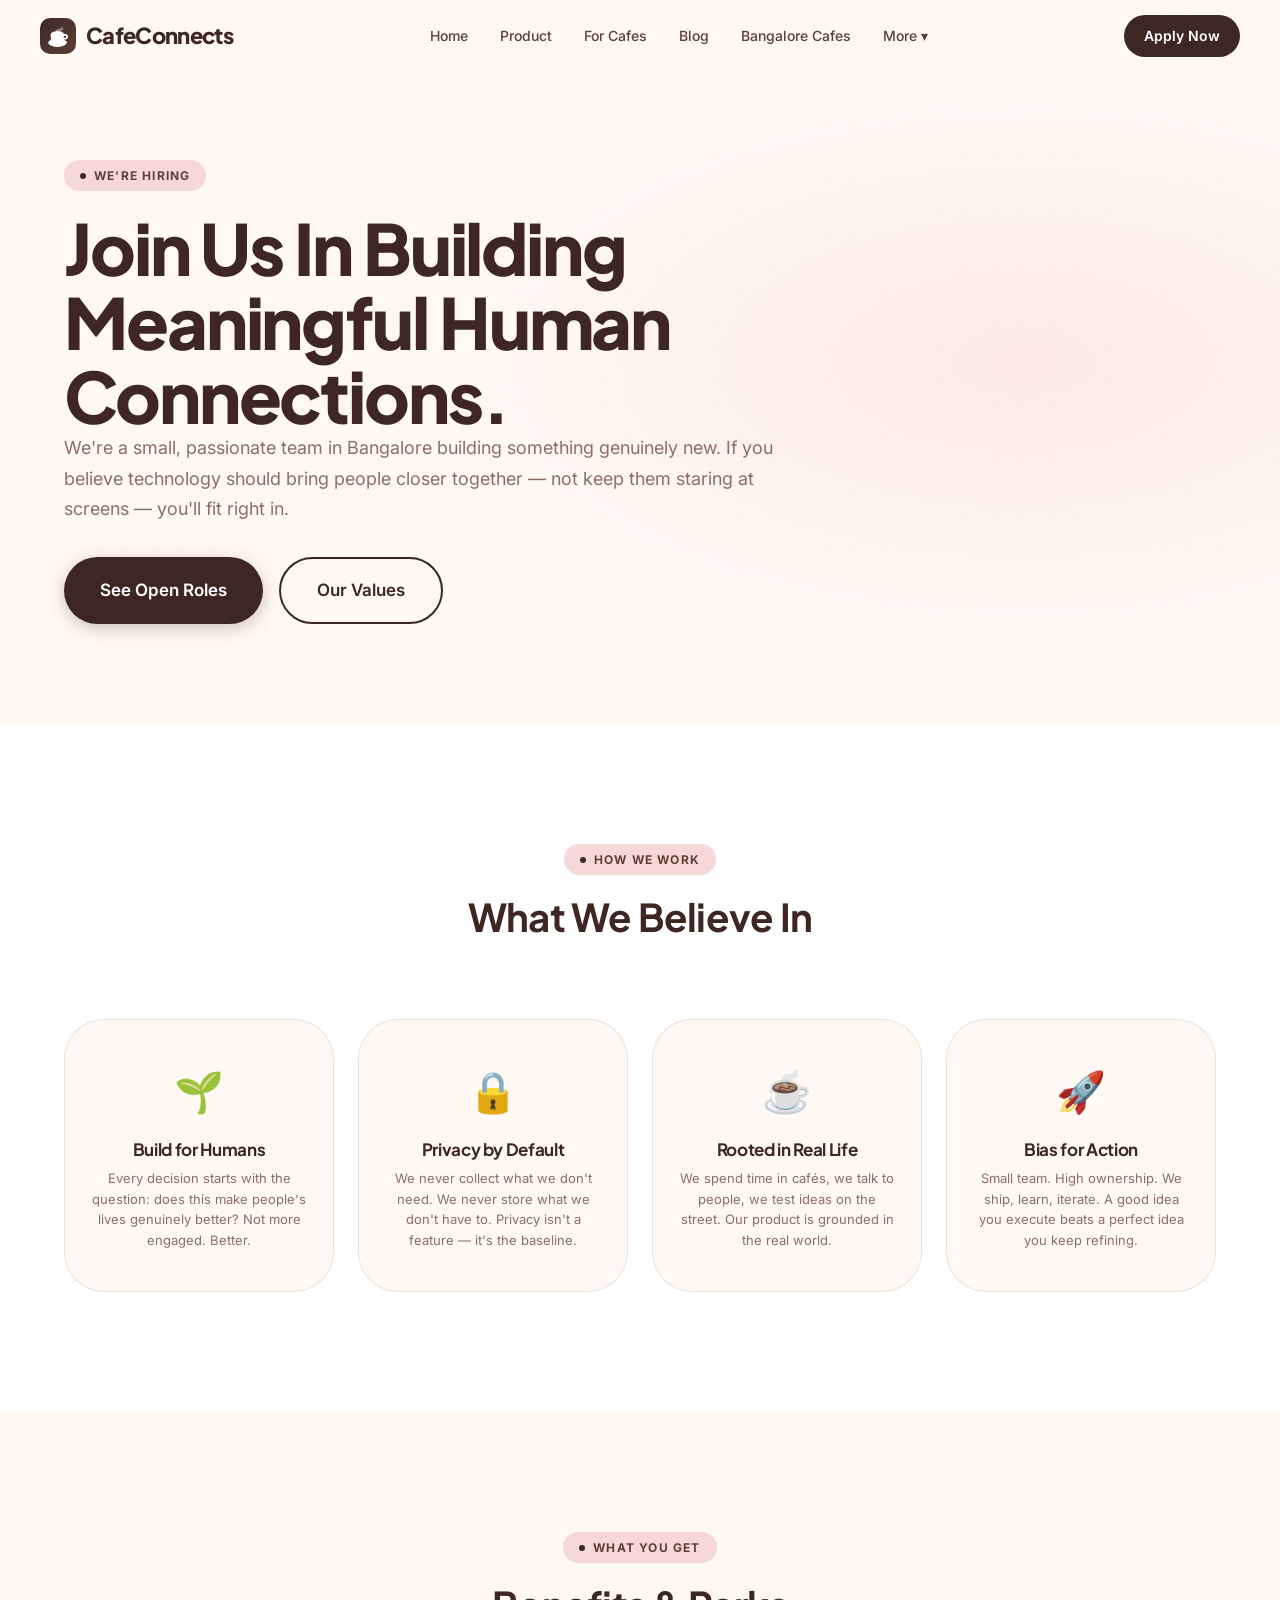
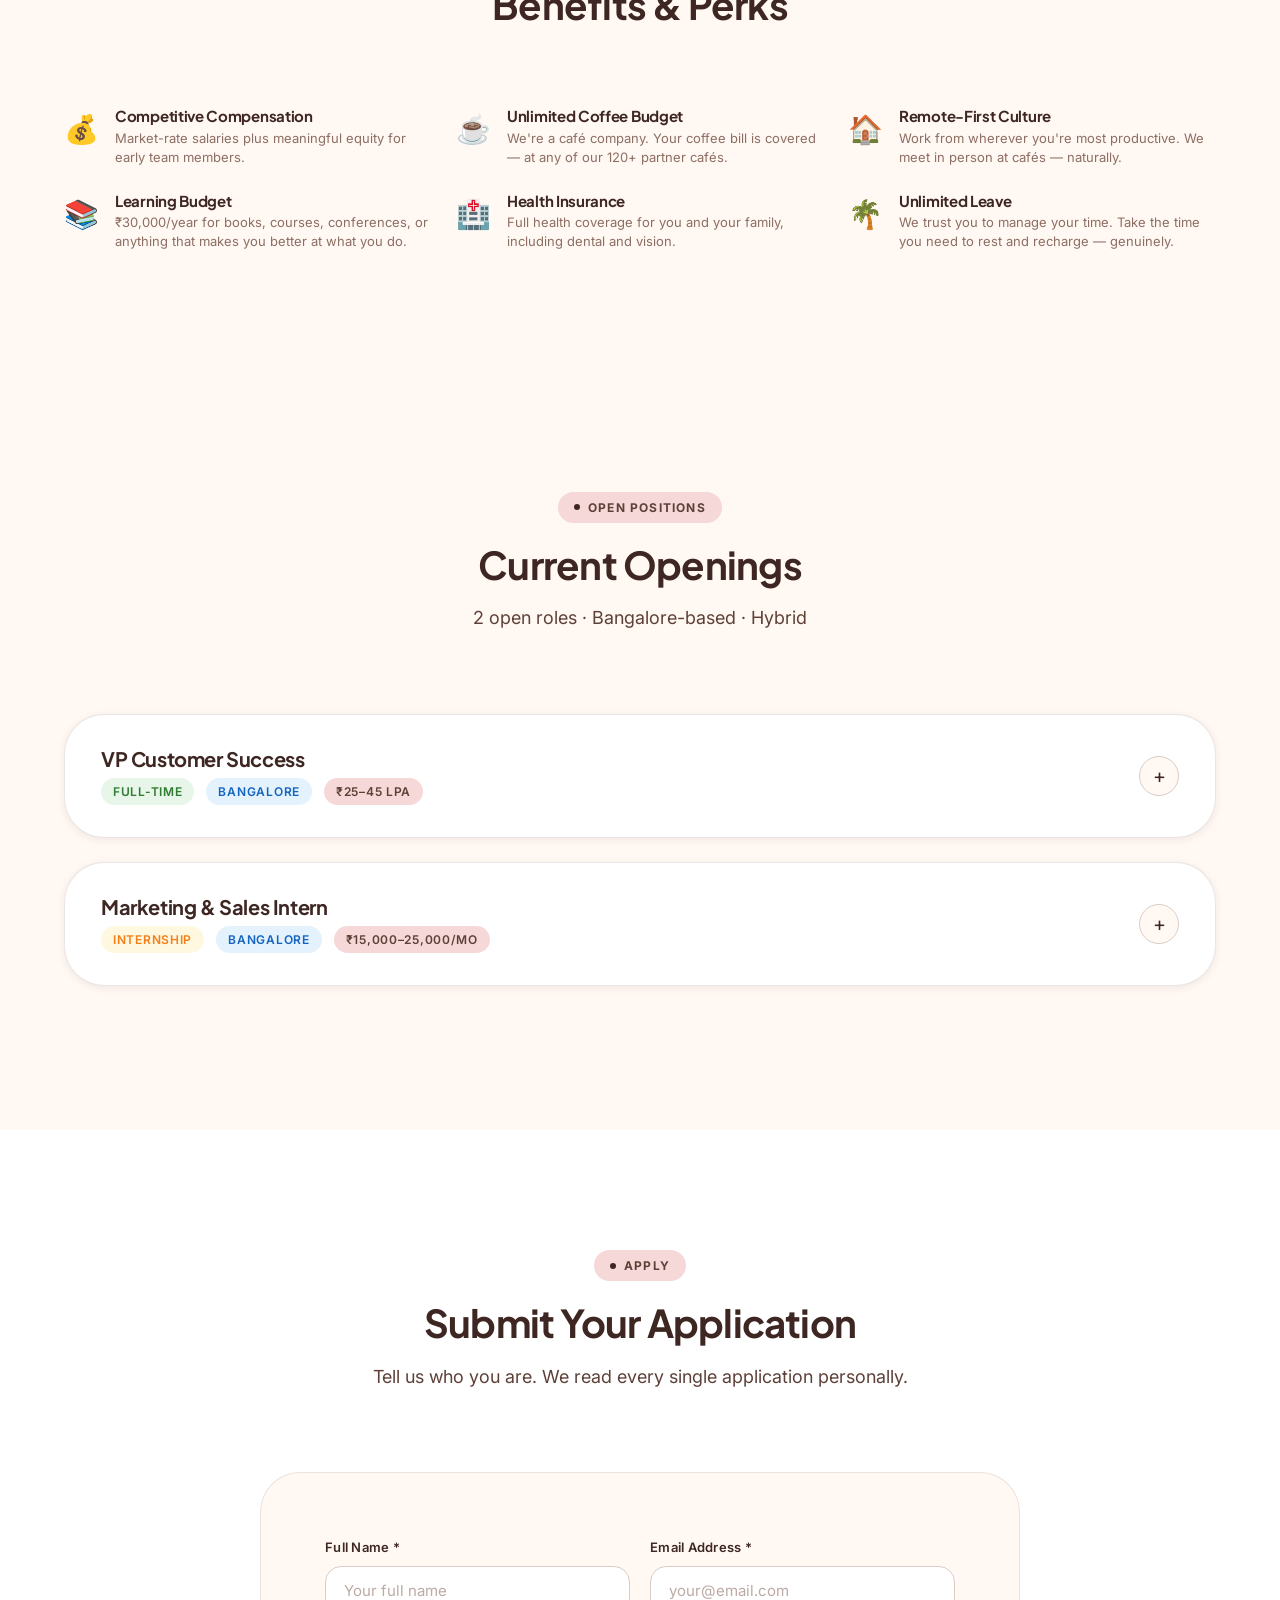
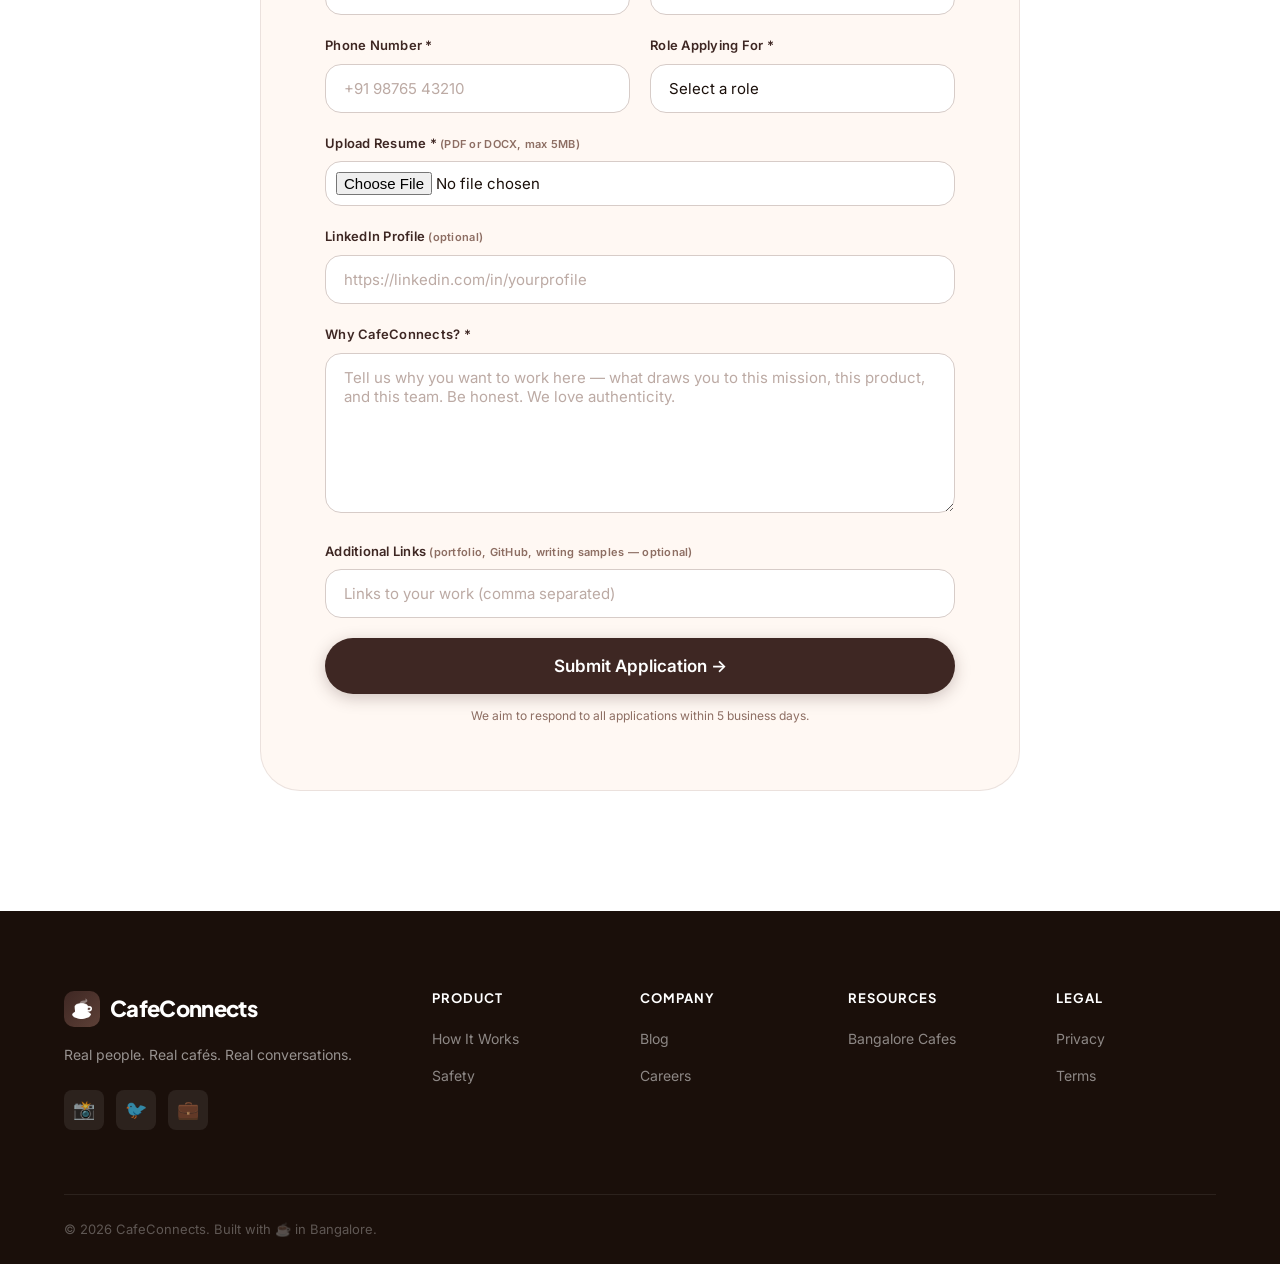
==== careers.html @ 5432da23 "Add files via upload" ====
<!DOCTYPE html>
<html lang="en">
<head>
  <meta charset="UTF-8" />
  <meta name="viewport" content="width=device-width, initial-scale=1.0" />
  <title>Careers — CafeConnects</title>
  <meta name="description" content="Join CafeConnects — help us build the future of meaningful human connection. Open roles in Bangalore." />
  <link rel="stylesheet" href="styles.css" />
  <style>
    .page-hero { background:var(--cream); padding:160px 0 100px; position:relative; overflow:hidden; }
    .page-hero-bg { position:absolute; inset:0; background:radial-gradient(ellipse 70% 60% at 80% 50%, rgba(247,216,216,0.5) 0%, transparent 60%); }
    .page-hero-dots { position:absolute; inset:0; background-image:radial-gradient(circle, rgba(93,64,55,0.05) 1px, transparent 1px); background-size:28px 28px; }

    .values-grid { display:grid; grid-template-columns:repeat(4,1fr); gap:24px; }
    .value-card { text-align:center; padding:40px 24px; background:var(--cream); border-radius:var(--radius-xl); border:1px solid rgba(215,204,200,0.5); transition:all 0.3s var(--ease-smooth); }
    .value-card:hover { box-shadow:var(--shadow-md); transform:translateY(-4px); border-color:var(--rose); }
    .value-icon { font-size:40px; margin-bottom:16px; }
    .value-card h3 { font-size:17px; font-weight:700; color:var(--espresso); margin-bottom:8px; }
    .value-card p  { font-size:13px; color:var(--text-muted); line-height:1.6; }

    /* Job Listings */
    .jobs-section { background:var(--cream); }
    .job-card { background:var(--white); border-radius:var(--radius-xl); overflow:hidden; border:1px solid rgba(215,204,200,0.5); box-shadow:var(--shadow-sm); margin-bottom:24px; transition:all 0.3s var(--ease-smooth); }
    .job-card:hover { box-shadow:var(--shadow-md); }
    .job-header { padding:32px 36px; display:flex; align-items:center; justify-content:space-between; cursor:pointer; }
    .job-info h3 { font-size:20px; font-weight:700; color:var(--espresso); margin-bottom:8px; }
    .job-meta { display:flex; gap:12px; flex-wrap:wrap; }
    .job-tag { font-size:12px; font-weight:600; padding:4px 12px; border-radius:var(--radius-full); }
    .job-toggle { width:40px; height:40px; border-radius:50%; background:var(--cream); border:1px solid var(--latte); display:flex; align-items:center; justify-content:center; font-size:20px; flex-shrink:0; transition:all 0.3s var(--ease-spring); color:var(--espresso); }
    .job-card.open .job-toggle { background:var(--espresso); color:var(--white); transform:rotate(45deg); }
    .job-body { max-height:0; overflow:hidden; transition:max-height 0.4s var(--ease-smooth); }
    .job-card.open .job-body { max-height:1200px; }
    .job-body-inner { padding:0 36px 36px; }
    .job-section-title { font-size:14px; font-weight:700; color:var(--espresso); margin:20px 0 10px; text-transform:uppercase; letter-spacing:0.06em; }
    .job-body ul { list-style:none; display:flex; flex-direction:column; gap:8px; }
    .job-body ul li { display:flex; align-items:flex-start; gap:10px; font-size:14px; color:var(--text-secondary); }
    .job-body ul li::before { content:'•'; color:var(--coffee); font-weight:700; flex-shrink:0; margin-top:1px; }

    /* Application Form */
    .apply-section { background:var(--white); }
    .apply-card { background:var(--cream); border-radius:var(--radius-xl); padding:64px; border:1px solid rgba(215,204,200,0.5); max-width:760px; margin:0 auto; }
    .form-grid { display:grid; grid-template-columns:1fr 1fr; gap:20px; }

    /* Benefits */
    .perks-grid { display:grid; grid-template-columns:repeat(3,1fr); gap:24px; }
    .perk-item { display:flex; gap:16px; }
    .perk-icon { font-size:28px; flex-shrink:0; }
    .perk-text h4 { font-size:15px; font-weight:700; color:var(--espresso); margin-bottom:4px; }
    .perk-text p  { font-size:13px; color:var(--text-muted); line-height:1.5; }

    @media (max-width:1024px) { .values-grid{grid-template-columns:repeat(2,1fr)} .perks-grid{grid-template-columns:1fr 1fr} }
    @media (max-width:768px) { .values-grid{grid-template-columns:1fr 1fr} .perks-grid{grid-template-columns:1fr} .apply-card{padding:32px 24px} .form-grid{grid-template-columns:1fr} .job-header{flex-wrap:wrap;gap:16px} }
  </style>
</head>
<body>

  <nav class="navbar" id="navbar">
    <div class="navbar-inner">
      <a href="index.html" class="logo"><div class="logo-icon"></div>CafeConnects</a>
      <div class="nav-links">
        <a href="index.html" class="nav-link">Home</a>
        <a href="product.html" class="nav-link">Product</a>
        <a href="for-cafes.html" class="nav-link">For Cafes</a>
        <a href="blog.html" class="nav-link">Blog</a>
        <a href="bangalore-cafes.html" class="nav-link">Bangalore Cafes</a>
        <div class="nav-dropdown"><a href="#" class="nav-link">More ▾</a>
          <div class="nav-dropdown-menu">
            <a href="careers.html" class="nav-dropdown-item active">Careers</a>
            <a href="collaborations.html" class="nav-dropdown-item">Collaborations</a>
            <a href="safety.html" class="nav-dropdown-item">Safety</a>
          </div>
        </div>
      </div>
      <div class="nav-cta">
        <a href="#apply" class="btn-nav">Apply Now</a>
        <button class="hamburger" id="hamburger"><span></span><span></span><span></span></button>
      </div>
    </div>
  </nav>
  <div class="mobile-menu" id="mobile-menu">
    <button class="mobile-close" id="mobile-close">✕</button>
    <a href="index.html" class="nav-link">Home</a>
    <a href="careers.html" class="nav-link active">Careers</a>
    <a href="for-cafes.html" class="nav-link">For Cafes</a>
    <a href="#apply" class="btn btn-primary mt-24">Apply Now</a>
  </div>

  <!-- HERO -->
  <section class="page-hero">
    <div class="page-hero-bg"></div>
    <div class="page-hero-dots"></div>
    <div class="container">
      <div style="position:relative;z-index:2;max-width:720px">
        <div class="eyebrow reveal"><span class="eyebrow-dot"></span>We're Hiring</div>
        <h1 class="display-lg reveal" style="color:var(--espresso)">Join Us In Building Meaningful Human Connections.</h1>
        <p class="body-lg reveal reveal-delay-1" style="color:var(--text-muted)">We're a small, passionate team in Bangalore building something genuinely new. If you believe technology should bring people closer together — not keep them staring at screens — you'll fit right in.</p>
        <div class="flex gap-16 mt-32 reveal reveal-delay-2">
          <a href="#openings" class="btn btn-primary btn-lg">See Open Roles</a>
          <a href="#values" class="btn btn-secondary btn-lg">Our Values</a>
        </div>
      </div>
    </div>
  </section>

  <!-- VALUES -->
  <section class="section bg-white" id="values">
    <div class="container">
      <div class="section-header reveal">
        <div class="eyebrow"><span class="eyebrow-dot"></span>How we work</div>
        <h2 class="display-sm">What We Believe In</h2>
      </div>
      <div class="values-grid">
        <div class="value-card reveal">
          <div class="value-icon">🌱</div>
          <h3>Build for Humans</h3>
          <p>Every decision starts with the question: does this make people's lives genuinely better? Not more engaged. Better.</p>
        </div>
        <div class="value-card reveal reveal-delay-1">
          <div class="value-icon">🔒</div>
          <h3>Privacy by Default</h3>
          <p>We never collect what we don't need. We never store what we don't have to. Privacy isn't a feature — it's the baseline.</p>
        </div>
        <div class="value-card reveal reveal-delay-2">
          <div class="value-icon">☕</div>
          <h3>Rooted in Real Life</h3>
          <p>We spend time in cafés, we talk to people, we test ideas on the street. Our product is grounded in the real world.</p>
        </div>
        <div class="value-card reveal reveal-delay-3">
          <div class="value-icon">🚀</div>
          <h3>Bias for Action</h3>
          <p>Small team. High ownership. We ship, learn, iterate. A good idea you execute beats a perfect idea you keep refining.</p>
        </div>
      </div>
    </div>
  </section>

  <!-- PERKS -->
  <section class="section bg-cream">
    <div class="container">
      <div class="section-header reveal">
        <div class="eyebrow"><span class="eyebrow-dot"></span>What you get</div>
        <h2 class="display-sm">Benefits & Perks</h2>
      </div>
      <div class="perks-grid">
        <div class="perk-item reveal">
          <div class="perk-icon">💰</div>
          <div class="perk-text"><h4>Competitive Compensation</h4><p>Market-rate salaries plus meaningful equity for early team members.</p></div>
        </div>
        <div class="perk-item reveal reveal-delay-1">
          <div class="perk-icon">☕</div>
          <div class="perk-text"><h4>Unlimited Coffee Budget</h4><p>We're a café company. Your coffee bill is covered — at any of our 120+ partner cafés.</p></div>
        </div>
        <div class="perk-item reveal reveal-delay-2">
          <div class="perk-icon">🏠</div>
          <div class="perk-text"><h4>Remote-First Culture</h4><p>Work from wherever you're most productive. We meet in person at cafés — naturally.</p></div>
        </div>
        <div class="perk-item reveal">
          <div class="perk-icon">📚</div>
          <div class="perk-text"><h4>Learning Budget</h4><p>₹30,000/year for books, courses, conferences, or anything that makes you better at what you do.</p></div>
        </div>
        <div class="perk-item reveal reveal-delay-1">
          <div class="perk-icon">🏥</div>
          <div class="perk-text"><h4>Health Insurance</h4><p>Full health coverage for you and your family, including dental and vision.</p></div>
        </div>
        <div class="perk-item reveal reveal-delay-2">
          <div class="perk-icon">🌴</div>
          <div class="perk-text"><h4>Unlimited Leave</h4><p>We trust you to manage your time. Take the time you need to rest and recharge — genuinely.</p></div>
        </div>
      </div>
    </div>
  </section>

  <!-- OPEN ROLES -->
  <section class="jobs-section section" id="openings">
    <div class="container">
      <div class="section-header reveal">
        <div class="eyebrow"><span class="eyebrow-dot"></span>Open Positions</div>
        <h2 class="display-sm">Current Openings</h2>
        <p>2 open roles · Bangalore-based · Hybrid</p>
      </div>

      <!-- Role 1 -->
      <div class="job-card reveal">
        <div class="job-header" onclick="toggleJob(this)">
          <div class="job-info">
            <h3>VP Customer Success</h3>
            <div class="job-meta">
              <span class="job-tag badge badge-green">Full-Time</span>
              <span class="job-tag badge badge-blue">Bangalore</span>
              <span class="job-tag badge badge-rose">₹25–45 LPA</span>
            </div>
          </div>
          <div class="job-toggle">+</div>
        </div>
        <div class="job-body">
          <div class="job-body-inner">
            <p style="font-size:15px;color:var(--text-secondary);line-height:1.7;margin-bottom:16px">We're looking for a seasoned Customer Success leader to own the café partnership experience end-to-end. You'll be the face of CafeConnects to our growing network of café partners, ensuring they see measurable value and become long-term advocates for the platform.</p>

            <p class="job-section-title">Responsibilities</p>
            <ul>
              <li>Build and lead a Customer Success team as we scale from 120 to 500+ café partners</li>
              <li>Develop onboarding playbooks, success metrics, and retention strategies</li>
              <li>Establish QBR cadence with Tier 2 and Tier 3 café partners</li>
              <li>Partner with Product to translate café feedback into roadmap priorities</li>
              <li>Create a café community — events, groups, knowledge sharing — among our partner network</li>
              <li>Define and own café NPS, churn rate, and expansion revenue targets</li>
            </ul>

            <p class="job-section-title">Requirements</p>
            <ul>
              <li>7+ years in Customer Success, Account Management, or a related role at a B2B SaaS or marketplace</li>
              <li>3+ years in a leadership role managing CS teams of 5+</li>
              <li>Deep empathy for small business owners — you understand their constraints and pressures</li>
              <li>Excellent communicator with strong relationship-building instincts</li>
              <li>Data-driven: you can build dashboards and extract insights from metrics</li>
              <li>Bangalore-based or willing to relocate (hybrid schedule)</li>
            </ul>

            <p class="job-section-title">Benefits</p>
            <ul>
              <li>₹25–45 LPA base, depending on experience, plus ESOP</li>
              <li>Full health insurance (family included)</li>
              <li>Unlimited coffee at all partner cafés</li>
              <li>₹30,000/year learning budget</li>
              <li>Flexible working hours</li>
            </ul>

            <a href="#apply" class="btn btn-primary mt-24">Apply for This Role →</a>
          </div>
        </div>
      </div>

      <!-- Role 2 -->
      <div class="job-card reveal">
        <div class="job-header" onclick="toggleJob(this)">
          <div class="job-info">
            <h3>Marketing & Sales Intern</h3>
            <div class="job-meta">
              <span class="job-tag badge badge-amber">Internship</span>
              <span class="job-tag badge badge-blue">Bangalore</span>
              <span class="job-tag badge badge-rose">₹15,000–25,000/mo</span>
            </div>
          </div>
          <div class="job-toggle">+</div>
        </div>
        <div class="job-body">
          <div class="job-body-inner">
            <p style="font-size:15px;color:var(--text-secondary);line-height:1.7;margin-bottom:16px">An exciting opportunity for a driven, creative individual to join the founding team as a Marketing & Sales Intern. You'll own real projects, directly impact growth, and learn how a consumer startup goes from zero to community. This isn't a filing-and-coffee-runs internship.</p>

            <p class="job-section-title">Responsibilities</p>
            <ul>
              <li>Support café outreach: identify potential partners, draft pitch emails, schedule demos</li>
              <li>Create content for Instagram, LinkedIn, and our blog (written and visual)</li>
              <li>Help organise and promote "Poke Night" events at partner cafés</li>
              <li>Research Bangalore café scene, competitors, and potential collab partners</li>
              <li>Gather user testimonials and success stories for marketing collateral</li>
              <li>Assist with influencer outreach and community building initiatives</li>
            </ul>

            <p class="job-section-title">Requirements</p>
            <ul>
              <li>Currently pursuing or recently completed a degree in Marketing, Business, Communications, or related field</li>
              <li>Passionate about coffee, community, and Bangalore's startup culture</li>
              <li>Strong writing skills — you can write a compelling email and a punchy Instagram caption</li>
              <li>Social media native — you understand what makes content resonate</li>
              <li>Energetic, self-motivated, and comfortable with ambiguity</li>
              <li>Available for 3-6 months, minimum 4 days/week (can be hybrid)</li>
            </ul>

            <p class="job-section-title">What You'll Gain</p>
            <ul>
              <li>Real ownership over projects that affect company growth</li>
              <li>Direct access to founders and a close-knit team</li>
              <li>Experience building a consumer brand from the ground up</li>
              <li>Strong letter of recommendation and potential full-time offer</li>
              <li>Free coffee (obviously)</li>
            </ul>

            <div style="display:flex;gap:12px;flex-wrap:wrap;margin-top:24px">
              <a href="#apply" class="btn btn-primary">Apply for This Role →</a>
              <a href="mailto:careers@cafeconnects.in" class="btn btn-secondary">Email Your Application</a>
            </div>
          </div>
        </div>
      </div>
    </div>
  </section>

  <!-- APPLICATION FORM -->
  <section class="apply-section section" id="apply">
    <div class="container">
      <div class="section-header reveal">
        <div class="eyebrow"><span class="eyebrow-dot"></span>Apply</div>
        <h2 class="display-sm">Submit Your Application</h2>
        <p>Tell us who you are. We read every single application personally.</p>
      </div>
      <div class="apply-card reveal">
        <form data-form="job-application" action="https://api.web3forms.com/submit" method="POST" enctype="multipart/form-data">
          <input type="hidden" name="access_key" value="f829e437-bf4c-4989-a103-a09cf7e86753" />
          <input type="hidden" name="subject" value="Job Application — CafeConnects" />
          <input type="hidden" name="from_name" value="CafeConnects Website" />
          <input type="hidden" name="redirect" value="false" />
          <input type="checkbox" name="botcheck" style="display:none" />
          <div class="form-grid">
            <div class="form-group">
              <label class="form-label">Full Name *</label>
              <input type="text" name="full_name" class="form-input" placeholder="Your full name" required />
            </div>
            <div class="form-group">
              <label class="form-label">Email Address *</label>
              <input type="email" name="email" class="form-input" placeholder="your@email.com" required />
            </div>
          </div>
          <div class="form-grid">
            <div class="form-group">
              <label class="form-label">Phone Number *</label>
              <input type="tel" name="phone" class="form-input" placeholder="+91 98765 43210" required />
            </div>
            <div class="form-group">
              <label class="form-label">Role Applying For *</label>
              <select name="role" class="form-select form-input" required>
                <option value="">Select a role</option>
                <option value="VP Customer Success">VP Customer Success</option>
                <option value="Marketing & Sales Intern">Marketing & Sales Intern</option>
              </select>
            </div>
          </div>
          <div class="form-group">
            <label class="form-label">Upload Resume * <span style="font-size:11px;color:var(--text-muted)">(PDF or DOCX, max 5MB)</span></label>
            <input type="file" name="resume" class="form-input" accept=".pdf,.doc,.docx" required style="padding:10px" />
          </div>
          <div class="form-group">
            <label class="form-label">LinkedIn Profile <span style="font-size:11px;color:var(--text-muted)">(optional)</span></label>
            <input type="url" name="linkedin" class="form-input" placeholder="https://linkedin.com/in/yourprofile" />
          </div>
          <div class="form-group">
            <label class="form-label">Why CafeConnects? *</label>
            <textarea name="cover_note" class="form-textarea" placeholder="Tell us why you want to work here — what draws you to this mission, this product, and this team. Be honest. We love authenticity." required style="min-height:160px;"></textarea>
          </div>
          <div class="form-group">
            <label class="form-label">Additional Links <span style="font-size:11px;color:var(--text-muted)">(portfolio, GitHub, writing samples — optional)</span></label>
            <input type="text" name="additional_links" class="form-input" placeholder="Links to your work (comma separated)" />
          </div>
          <button type="submit" class="btn btn-primary btn-lg w-full">Submit Application →</button>
          <p style="font-size:12px;color:var(--text-muted);text-align:center;margin-top:12px">We aim to respond to all applications within 5 business days.</p>
        </form>
      </div>
    </div>
  </section>

  <!-- FOOTER -->
  <footer class="footer" id="contact">
    <div class="container">
      <div class="footer-grid">
        <div class="footer-brand"><a href="index.html" class="logo"><div class="logo-icon"></div>CafeConnects</a><p class="footer-desc mt-16">Real people. Real cafés. Real conversations.</p><div class="footer-social mt-24"><a href="#" class="social-icon">📸</a><a href="#" class="social-icon">🐦</a><a href="#" class="social-icon">💼</a></div></div>
        <div class="footer-col"><h4>Product</h4><ul class="footer-links"><li><a href="product.html" class="footer-link">How It Works</a></li><li><a href="safety.html" class="footer-link">Safety</a></li></ul></div>
        <div class="footer-col"><h4>Company</h4><ul class="footer-links"><li><a href="blog.html" class="footer-link">Blog</a></li><li><a href="careers.html" class="footer-link">Careers</a></li></ul></div>
        <div class="footer-col"><h4>Resources</h4><ul class="footer-links"><li><a href="bangalore-cafes.html" class="footer-link">Bangalore Cafes</a></li></ul></div>
        <div class="footer-col"><h4>Legal</h4><ul class="footer-links"><li><a href="privacy-policy.html" class="footer-link">Privacy</a></li><li><a href="terms.html" class="footer-link">Terms</a></li></ul></div>
      </div>
      <div class="footer-bottom"><p class="footer-copyright">© 2026 CafeConnects. Built with ☕ in Bangalore.</p></div>
    </div>
  </footer>

  <script src="shared.js"></script>
  <script>
    function toggleJob(header) {
      const card = header.parentElement;
      const isOpen = card.classList.contains('open');
      document.querySelectorAll('.job-card').forEach(c => c.classList.remove('open'));
      if (!isOpen) card.classList.add('open');
    }
  </script>
</body>
</html>
---- styles.css ----
/* ================================================
   CafeConnects — Global Design System
   Premium Coffee-Inspired Brand
   ================================================ */

@import url('https://fonts.googleapis.com/css2?family=Inter:wght@300;400;500;600;700;800;900&family=Plus+Jakarta+Sans:wght@300;400;500;600;700;800&display=swap');

/* ── Design Tokens ───────────────────────────── */
:root {
  /* Colors */
  --espresso:    #3E2723;
  --coffee:      #5D4037;
  --latte:       #D7CCC8;
  --rose:        #F7D8D8;
  --cream:       #FFF8F3;
  --white:       #FFFFFF;
  --dark:        #1A0F0A;
  --mid-dark:    #2C1810;

  /* Text */
  --text-primary:   #1A0F0A;
  --text-secondary: #5D4037;
  --text-muted:     #8D6E63;
  --text-light:     #BCAAA4;

  /* Gradients */
  --grad-hero:    linear-gradient(135deg, #FFF8F3 0%, #F7D8D8 50%, #FFF8F3 100%);
  --grad-warm:    linear-gradient(135deg, #3E2723 0%, #5D4037 100%);
  --grad-subtle:  linear-gradient(180deg, #FFF8F3 0%, #FFFFFF 100%);
  --grad-glass:   linear-gradient(135deg, rgba(255,255,255,0.25) 0%, rgba(255,255,255,0.10) 100%);

  /* Shadows */
  --shadow-sm:  0 2px 8px rgba(62,39,35,0.08);
  --shadow-md:  0 8px 32px rgba(62,39,35,0.12);
  --shadow-lg:  0 24px 64px rgba(62,39,35,0.16);
  --shadow-xl:  0 40px 80px rgba(62,39,35,0.20);

  /* Typography */
  --font-display: 'Plus Jakarta Sans', 'Inter', sans-serif;
  --font-body:    'Inter', sans-serif;

  /* Spacing */
  --section-py: 120px;
  --section-py-sm: 80px;

  /* Borders */
  --radius-sm:  8px;
  --radius-md:  16px;
  --radius-lg:  24px;
  --radius-xl:  40px;
  --radius-full: 9999px;

  /* Transitions */
  --ease-smooth: cubic-bezier(0.25, 0.46, 0.45, 0.94);
  --ease-spring: cubic-bezier(0.34, 1.56, 0.64, 1);
}

/* ── Reset & Base ────────────────────────────── */
*, *::before, *::after { box-sizing: border-box; margin: 0; padding: 0; }

html {
  scroll-behavior: smooth;
  font-size: 16px;
  -webkit-font-smoothing: antialiased;
  -moz-osx-font-smoothing: grayscale;
}

body {
  font-family: var(--font-body);
  color: var(--text-primary);
  background: var(--white);
  line-height: 1.6;
  overflow-x: hidden;
}

img { max-width: 100%; height: auto; display: block; }
a { text-decoration: none; color: inherit; }
ul { list-style: none; }
button { font-family: inherit; cursor: pointer; border: none; outline: none; }
input, textarea, select { font-family: inherit; outline: none; border: none; }

/* ── Typography ──────────────────────────────── */
h1, h2, h3, h4, h5, h6 {
  font-family: var(--font-display);
  font-weight: 700;
  line-height: 1.15;
  letter-spacing: -0.02em;
  color: var(--espresso);
}

.display-xl {
  font-size: clamp(48px, 7vw, 96px);
  font-weight: 800;
  letter-spacing: -0.04em;
  line-height: 1.0;
}

.display-lg {
  font-size: clamp(40px, 5.5vw, 72px);
  font-weight: 800;
  letter-spacing: -0.03em;
  line-height: 1.05;
}

.display-md {
  font-size: clamp(32px, 4vw, 56px);
  font-weight: 700;
  letter-spacing: -0.025em;
}

.display-sm {
  font-size: clamp(24px, 3vw, 40px);
  font-weight: 700;
  letter-spacing: -0.02em;
}

.body-lg { font-size: 18px; line-height: 1.7; }
.body-md { font-size: 16px; line-height: 1.6; }
.body-sm { font-size: 14px; line-height: 1.5; }
.label   { font-size: 12px; font-weight: 600; letter-spacing: 0.08em; text-transform: uppercase; }

/* ── Layout ──────────────────────────────────── */
.container {
  max-width: 1200px;
  margin: 0 auto;
  padding: 0 24px;
}

.container-wide {
  max-width: 1400px;
  margin: 0 auto;
  padding: 0 24px;
}

.section { padding: var(--section-py) 0; }
.section-sm { padding: var(--section-py-sm) 0; }

/* ── Navbar ──────────────────────────────────── */
.navbar {
  position: fixed;
  top: 0;
  left: 0;
  right: 0;
  z-index: 1000;
  padding: 0 24px;
  height: 72px;
  display: flex;
  align-items: center;
  transition: all 0.3s var(--ease-smooth);
}

.navbar.scrolled {
  background: rgba(255, 248, 243, 0.95);
  backdrop-filter: blur(20px);
  -webkit-backdrop-filter: blur(20px);
  border-bottom: 1px solid rgba(215, 204, 200, 0.5);
  box-shadow: var(--shadow-sm);
}

.navbar-inner {
  max-width: 1200px;
  margin: 0 auto;
  width: 100%;
  display: flex;
  align-items: center;
  justify-content: space-between;
}

.logo {
  display: flex;
  align-items: center;
  gap: 10px;
  font-family: var(--font-display);
  font-weight: 800;
  font-size: 22px;
  color: var(--espresso);
  letter-spacing: -0.03em;
}

.logo-icon {
  width: 36px;
  height: 36px;
  background: var(--grad-warm);
  border-radius: 10px;
  display: flex;
  align-items: center;
  justify-content: center;
  position: relative;
  overflow: hidden;
}

.logo-icon::after {
  content: '☕';
  font-size: 18px;
  filter: brightness(10);
}

.nav-links {
  display: flex;
  align-items: center;
  gap: 4px;
}

.nav-link {
  font-size: 14px;
  font-weight: 500;
  color: var(--coffee);
  padding: 8px 14px;
  border-radius: var(--radius-sm);
  transition: all 0.2s;
}

.nav-link:hover,
.nav-link.active {
  color: var(--espresso);
  background: rgba(62,39,35,0.06);
}

.nav-dropdown {
  position: relative;
}

.nav-dropdown-menu {
  position: absolute;
  top: calc(100% + 8px);
  left: 50%;
  transform: translateX(-50%) translateY(-8px);
  background: var(--white);
  border: 1px solid var(--latte);
  border-radius: var(--radius-md);
  box-shadow: var(--shadow-lg);
  padding: 8px;
  min-width: 200px;
  opacity: 0;
  pointer-events: none;
  transition: all 0.2s var(--ease-smooth);
}

.nav-dropdown:hover .nav-dropdown-menu {
  opacity: 1;
  pointer-events: all;
  transform: translateX(-50%) translateY(0);
}

.nav-dropdown-item {
  display: block;
  padding: 10px 16px;
  font-size: 14px;
  color: var(--coffee);
  border-radius: var(--radius-sm);
  transition: all 0.15s;
}

.nav-dropdown-item:hover {
  background: var(--cream);
  color: var(--espresso);
}

.nav-cta {
  display: flex;
  align-items: center;
  gap: 12px;
}

.btn-nav {
  background: var(--espresso);
  color: var(--white);
  font-size: 14px;
  font-weight: 600;
  padding: 10px 20px;
  border-radius: var(--radius-full);
  transition: all 0.2s var(--ease-smooth);
}

.btn-nav:hover {
  background: var(--coffee);
  transform: translateY(-1px);
  box-shadow: 0 4px 16px rgba(62,39,35,0.3);
}

.hamburger {
  display: none;
  flex-direction: column;
  gap: 5px;
  background: none;
  padding: 8px;
}

.hamburger span {
  display: block;
  width: 24px;
  height: 2px;
  background: var(--espresso);
  border-radius: 2px;
  transition: all 0.3s;
}

/* ── Buttons ─────────────────────────────────── */
.btn {
  display: inline-flex;
  align-items: center;
  justify-content: center;
  gap: 8px;
  font-family: var(--font-body);
  font-weight: 600;
  font-size: 15px;
  border-radius: var(--radius-full);
  transition: all 0.25s var(--ease-smooth);
  cursor: pointer;
  padding: 14px 28px;
  white-space: nowrap;
}

.btn-primary {
  background: var(--espresso);
  color: var(--white);
  box-shadow: 0 4px 16px rgba(62,39,35,0.25);
}

.btn-primary:hover {
  background: var(--coffee);
  transform: translateY(-2px);
  box-shadow: 0 8px 28px rgba(62,39,35,0.35);
}

.btn-secondary {
  background: transparent;
  color: var(--espresso);
  border: 2px solid var(--espresso);
}

.btn-secondary:hover {
  background: var(--espresso);
  color: var(--white);
  transform: translateY(-2px);
}

.btn-rose {
  background: var(--rose);
  color: var(--espresso);
}

.btn-rose:hover {
  background: #f0c0c0;
  transform: translateY(-2px);
  box-shadow: 0 8px 28px rgba(247,216,216,0.6);
}

.btn-white {
  background: var(--white);
  color: var(--espresso);
  box-shadow: var(--shadow-md);
}

.btn-white:hover {
  transform: translateY(-2px);
  box-shadow: var(--shadow-lg);
}

.btn-lg { padding: 18px 36px; font-size: 17px; }
.btn-sm { padding: 10px 20px; font-size: 13px; }

/* ── Cards ───────────────────────────────────── */
.card {
  background: var(--white);
  border-radius: var(--radius-lg);
  box-shadow: var(--shadow-sm);
  border: 1px solid rgba(215,204,200,0.5);
  transition: all 0.3s var(--ease-smooth);
  overflow: hidden;
}

.card:hover {
  box-shadow: var(--shadow-lg);
  transform: translateY(-4px);
}

.card-glass {
  background: var(--grad-glass);
  backdrop-filter: blur(20px);
  -webkit-backdrop-filter: blur(20px);
  border: 1px solid rgba(255,255,255,0.4);
  border-radius: var(--radius-lg);
}

.card-cream {
  background: var(--cream);
  border: 1px solid var(--rose);
  border-radius: var(--radius-lg);
}

/* ── Section Labels ──────────────────────────── */
.eyebrow {
  display: inline-flex;
  align-items: center;
  gap: 8px;
  font-size: 12px;
  font-weight: 700;
  letter-spacing: 0.1em;
  text-transform: uppercase;
  color: var(--coffee);
  background: var(--rose);
  padding: 6px 16px;
  border-radius: var(--radius-full);
  margin-bottom: 20px;
}

.eyebrow-dot {
  width: 6px;
  height: 6px;
  background: var(--espresso);
  border-radius: 50%;
}

/* ── Section Headers ─────────────────────────── */
.section-header {
  text-align: center;
  max-width: 700px;
  margin: 0 auto 80px;
}

.section-header p {
  color: var(--text-secondary);
  font-size: 18px;
  margin-top: 16px;
  line-height: 1.7;
}

/* ── Stats ───────────────────────────────────── */
.stats-grid {
  display: grid;
  grid-template-columns: repeat(4, 1fr);
  gap: 24px;
}

.stat-card {
  text-align: center;
  padding: 32px 24px;
  background: var(--white);
  border-radius: var(--radius-lg);
  border: 1px solid rgba(215,204,200,0.5);
  box-shadow: var(--shadow-sm);
  transition: all 0.3s var(--ease-smooth);
}

.stat-card:hover {
  box-shadow: var(--shadow-md);
  transform: translateY(-4px);
}

.stat-number {
  font-family: var(--font-display);
  font-size: 48px;
  font-weight: 800;
  color: var(--espresso);
  letter-spacing: -0.04em;
  line-height: 1;
  margin-bottom: 8px;
}

.stat-label {
  font-size: 14px;
  color: var(--text-muted);
  font-weight: 500;
}

/* ── Feature Grid ────────────────────────────── */
.features-grid {
  display: grid;
  grid-template-columns: repeat(3, 1fr);
  gap: 24px;
}

.feature-card {
  padding: 40px 32px;
  background: var(--white);
  border-radius: var(--radius-lg);
  border: 1px solid rgba(215,204,200,0.5);
  box-shadow: var(--shadow-sm);
  transition: all 0.3s var(--ease-smooth);
}

.feature-card:hover {
  box-shadow: var(--shadow-lg);
  transform: translateY(-6px);
  border-color: var(--rose);
}

.feature-icon {
  width: 56px;
  height: 56px;
  background: var(--cream);
  border-radius: var(--radius-md);
  display: flex;
  align-items: center;
  justify-content: center;
  font-size: 24px;
  margin-bottom: 24px;
  border: 1px solid var(--rose);
}

.feature-card h3 {
  font-size: 20px;
  font-weight: 700;
  margin-bottom: 12px;
  color: var(--espresso);
}

.feature-card p {
  font-size: 15px;
  color: var(--text-secondary);
  line-height: 1.65;
}

/* ── Testimonials ────────────────────────────── */
.testimonial-card {
  background: var(--white);
  border-radius: var(--radius-lg);
  padding: 36px;
  border: 1px solid rgba(215,204,200,0.5);
  box-shadow: var(--shadow-sm);
  transition: all 0.3s var(--ease-smooth);
}

.testimonial-card:hover {
  box-shadow: var(--shadow-md);
  transform: translateY(-4px);
}

.testimonial-quote {
  font-size: 17px;
  line-height: 1.7;
  color: var(--text-primary);
  margin-bottom: 24px;
  font-style: italic;
}

.testimonial-quote::before { content: '"'; }
.testimonial-quote::after  { content: '"'; }

.testimonial-author {
  display: flex;
  align-items: center;
  gap: 14px;
}

.testimonial-avatar {
  width: 48px;
  height: 48px;
  border-radius: 50%;
  background: var(--grad-warm);
  display: flex;
  align-items: center;
  justify-content: center;
  font-size: 20px;
  color: var(--white);
  font-weight: 700;
  font-family: var(--font-display);
  flex-shrink: 0;
}

.testimonial-name {
  font-weight: 700;
  font-size: 15px;
  color: var(--espresso);
}

.testimonial-meta {
  font-size: 13px;
  color: var(--text-muted);
  margin-top: 2px;
}

.stars {
  color: #E8A045;
  font-size: 14px;
  margin-bottom: 16px;
}

/* ── FAQ ─────────────────────────────────────── */
.faq-item {
  border-bottom: 1px solid rgba(215,204,200,0.6);
}

.faq-question {
  display: flex;
  align-items: center;
  justify-content: space-between;
  padding: 24px 0;
  cursor: pointer;
  font-weight: 600;
  font-size: 17px;
  color: var(--espresso);
  gap: 16px;
  transition: color 0.2s;
}

.faq-question:hover { color: var(--coffee); }

.faq-icon {
  width: 32px;
  height: 32px;
  border-radius: 50%;
  background: var(--cream);
  border: 1px solid var(--rose);
  display: flex;
  align-items: center;
  justify-content: center;
  font-size: 18px;
  flex-shrink: 0;
  transition: all 0.3s var(--ease-spring);
  color: var(--espresso);
}

.faq-item.open .faq-icon {
  background: var(--espresso);
  color: var(--white);
  transform: rotate(45deg);
}

.faq-answer {
  font-size: 16px;
  line-height: 1.7;
  color: var(--text-secondary);
  max-height: 0;
  overflow: hidden;
  transition: max-height 0.4s var(--ease-smooth), padding 0.3s;
}

.faq-item.open .faq-answer {
  max-height: 400px;
  padding-bottom: 24px;
}

/* ── Forms ───────────────────────────────────── */
.form-group {
  margin-bottom: 20px;
}

.form-label {
  display: block;
  font-size: 13px;
  font-weight: 600;
  color: var(--espresso);
  margin-bottom: 8px;
  letter-spacing: 0.02em;
}

.form-input,
.form-textarea,
.form-select {
  width: 100%;
  padding: 14px 18px;
  background: var(--white);
  border: 1.5px solid var(--latte);
  border-radius: var(--radius-md);
  font-size: 15px;
  color: var(--text-primary);
  transition: all 0.2s;
  -webkit-appearance: none;
}

.form-input:focus,
.form-textarea:focus,
.form-select:focus {
  border-color: var(--coffee);
  box-shadow: 0 0 0 3px rgba(93,64,55,0.1);
}

.form-input::placeholder,
.form-textarea::placeholder {
  color: var(--text-light);
}

.form-textarea {
  resize: vertical;
  min-height: 120px;
}

/* ── Steps / Timeline ────────────────────────── */
.steps-grid {
  display: grid;
  grid-template-columns: repeat(3, 1fr);
  gap: 40px;
  position: relative;
}

.step-card {
  text-align: center;
  padding: 40px 24px;
  position: relative;
}

.step-number {
  width: 64px;
  height: 64px;
  border-radius: 50%;
  background: var(--grad-warm);
  color: var(--white);
  font-family: var(--font-display);
  font-size: 24px;
  font-weight: 800;
  display: flex;
  align-items: center;
  justify-content: center;
  margin: 0 auto 24px;
  box-shadow: 0 8px 24px rgba(62,39,35,0.3);
}

.step-card h3 {
  font-size: 20px;
  margin-bottom: 12px;
  color: var(--espresso);
}

.step-card p {
  font-size: 15px;
  color: var(--text-secondary);
  line-height: 1.65;
}

/* ── Tags ────────────────────────────────────── */
.tag {
  display: inline-flex;
  align-items: center;
  gap: 4px;
  font-size: 12px;
  font-weight: 600;
  padding: 4px 12px;
  border-radius: var(--radius-full);
  background: var(--rose);
  color: var(--coffee);
}

.tag-dark {
  background: rgba(62,39,35,0.1);
  color: var(--espresso);
}

/* ── Badge ───────────────────────────────────── */
.badge {
  display: inline-flex;
  align-items: center;
  gap: 6px;
  font-size: 11px;
  font-weight: 700;
  letter-spacing: 0.06em;
  text-transform: uppercase;
  padding: 5px 12px;
  border-radius: var(--radius-full);
}

.badge-green  { background: #E8F5E9; color: #2E7D32; }
.badge-amber  { background: #FFF8E1; color: #F57F17; }
.badge-blue   { background: #E3F2FD; color: #1565C0; }
.badge-rose   { background: var(--rose); color: var(--coffee); }

/* ── App Store Buttons ───────────────────────── */
.app-buttons {
  display: flex;
  align-items: center;
  gap: 16px;
  flex-wrap: wrap;
}

.app-btn {
  display: flex;
  align-items: center;
  gap: 12px;
  background: var(--dark);
  color: var(--white);
  padding: 12px 24px;
  border-radius: var(--radius-md);
  transition: all 0.25s var(--ease-smooth);
  border: 1px solid rgba(255,255,255,0.1);
}

.app-btn:hover {
  background: var(--espresso);
  transform: translateY(-2px);
  box-shadow: 0 8px 24px rgba(0,0,0,0.3);
}

.app-btn-icon { font-size: 28px; }

.app-btn-text small {
  display: block;
  font-size: 10px;
  opacity: 0.7;
  text-transform: uppercase;
  letter-spacing: 0.06em;
}

.app-btn-text strong {
  display: block;
  font-size: 16px;
  font-weight: 700;
  font-family: var(--font-display);
}

/* ── Phone Mockup ────────────────────────────── */
.phone-mockup {
  width: 280px;
  height: 560px;
  background: var(--dark);
  border-radius: 44px;
  position: relative;
  box-shadow: 0 40px 80px rgba(0,0,0,0.4), inset 0 0 0 2px rgba(255,255,255,0.1);
  overflow: hidden;
  flex-shrink: 0;
}

.phone-mockup::before {
  content: '';
  position: absolute;
  top: 16px;
  left: 50%;
  transform: translateX(-50%);
  width: 100px;
  height: 28px;
  background: var(--dark);
  border-radius: 14px;
  z-index: 10;
  border: 2px solid rgba(255,255,255,0.08);
}

.phone-screen {
  position: absolute;
  inset: 0;
  background: var(--cream);
  margin: 4px;
  border-radius: 40px;
  overflow: hidden;
}

/* ── Footer ──────────────────────────────────── */
.footer {
  background: var(--dark);
  color: rgba(255,255,255,0.8);
  padding: 80px 0 0;
}

.footer-grid {
  display: grid;
  grid-template-columns: 2fr 1fr 1fr 1fr 1fr;
  gap: 48px;
  padding-bottom: 64px;
  border-bottom: 1px solid rgba(255,255,255,0.08);
}

.footer-brand .logo { color: var(--white); margin-bottom: 16px; }

.footer-desc {
  font-size: 14px;
  line-height: 1.7;
  color: rgba(255,255,255,0.55);
  margin-bottom: 24px;
}

.footer-social {
  display: flex;
  gap: 12px;
}

.social-icon {
  width: 40px;
  height: 40px;
  border-radius: var(--radius-sm);
  background: rgba(255,255,255,0.08);
  display: flex;
  align-items: center;
  justify-content: center;
  font-size: 18px;
  transition: all 0.2s;
  color: rgba(255,255,255,0.7);
}

.social-icon:hover {
  background: var(--coffee);
  color: var(--white);
  transform: translateY(-2px);
}

.footer-col h4 {
  font-size: 13px;
  font-weight: 700;
  letter-spacing: 0.08em;
  text-transform: uppercase;
  color: var(--white);
  margin-bottom: 20px;
  font-family: var(--font-display);
}

.footer-links li { margin-bottom: 12px; }

.footer-link {
  font-size: 14px;
  color: rgba(255,255,255,0.5);
  transition: color 0.2s;
}

.footer-link:hover { color: var(--latte); }

.footer-bottom {
  display: flex;
  align-items: center;
  justify-content: space-between;
  padding: 24px 0;
}

.footer-copyright {
  font-size: 13px;
  color: rgba(255,255,255,0.3);
}

.footer-legal {
  display: flex;
  gap: 24px;
}

.footer-legal a {
  font-size: 13px;
  color: rgba(255,255,255,0.4);
  transition: color 0.2s;
}

.footer-legal a:hover { color: var(--latte); }

/* ── Animations ──────────────────────────────── */
@keyframes fadeInUp {
  from { opacity: 0; transform: translateY(32px); }
  to   { opacity: 1; transform: translateY(0); }
}

@keyframes fadeInDown {
  from { opacity: 0; transform: translateY(-20px); }
  to   { opacity: 1; transform: translateY(0); }
}

@keyframes fadeIn {
  from { opacity: 0; }
  to   { opacity: 1; }
}

@keyframes scaleIn {
  from { opacity: 0; transform: scale(0.92); }
  to   { opacity: 1; transform: scale(1); }
}

@keyframes float {
  0%, 100% { transform: translateY(0px); }
  50%       { transform: translateY(-12px); }
}

@keyframes float-slow {
  0%, 100% { transform: translateY(0px) rotate(0deg); }
  50%       { transform: translateY(-8px) rotate(3deg); }
}

@keyframes pulse-ring {
  0% { transform: scale(1); opacity: 1; }
  100% { transform: scale(1.6); opacity: 0; }
}

@keyframes gradient-shift {
  0%, 100% { background-position: 0% 50%; }
  50%       { background-position: 100% 50%; }
}

@keyframes spin-slow {
  from { transform: rotate(0deg); }
  to   { transform: rotate(360deg); }
}

@keyframes count-up {
  from { opacity: 0; transform: translateY(20px); }
  to   { opacity: 1; transform: translateY(0); }
}

/* Scroll reveal */
.reveal {
  opacity: 0;
  transform: translateY(40px);
  transition: all 0.7s var(--ease-smooth);
}

.reveal.visible {
  opacity: 1;
  transform: translateY(0);
}

.reveal-delay-1 { transition-delay: 0.1s; }
.reveal-delay-2 { transition-delay: 0.2s; }
.reveal-delay-3 { transition-delay: 0.3s; }
.reveal-delay-4 { transition-delay: 0.4s; }
.reveal-delay-5 { transition-delay: 0.5s; }

/* ── Background Decorations ──────────────────── */
.bg-dots {
  background-image: radial-gradient(circle, rgba(215,204,200,0.5) 1px, transparent 1px);
  background-size: 32px 32px;
}

.bg-grid {
  background-image:
    linear-gradient(rgba(215,204,200,0.3) 1px, transparent 1px),
    linear-gradient(90deg, rgba(215,204,200,0.3) 1px, transparent 1px);
  background-size: 48px 48px;
}

.bg-blob {
  position: absolute;
  border-radius: 50%;
  filter: blur(80px);
  opacity: 0.15;
  pointer-events: none;
}

/* ── Dividers ────────────────────────────────── */
.divider {
  height: 1px;
  background: linear-gradient(90deg, transparent, var(--latte), transparent);
  margin: 0;
}

/* ── Not a Dating App Banner ─────────────────── */
.trust-banner {
  display: inline-flex;
  align-items: center;
  gap: 10px;
  padding: 10px 20px;
  background: rgba(62,39,35,0.06);
  border: 1px solid rgba(62,39,35,0.15);
  border-radius: var(--radius-full);
  font-size: 13px;
  font-weight: 600;
  color: var(--espresso);
}

.trust-banner .dot {
  width: 8px;
  height: 8px;
  border-radius: 50%;
  background: #4CAF50;
  animation: pulse-ring 2s infinite;
  box-shadow: 0 0 0 0 rgba(76,175,80,0.4);
}

@keyframes pulse-ring {
  0%   { box-shadow: 0 0 0 0 rgba(76,175,80,0.4); }
  70%  { box-shadow: 0 0 0 8px rgba(76,175,80,0); }
  100% { box-shadow: 0 0 0 0 rgba(76,175,80,0); }
}

/* ── Pricing Cards ───────────────────────────── */
.pricing-grid {
  display: grid;
  grid-template-columns: repeat(3, 1fr);
  gap: 24px;
}

.pricing-card {
  background: var(--white);
  border-radius: var(--radius-xl);
  padding: 40px 32px;
  border: 2px solid rgba(215,204,200,0.5);
  transition: all 0.3s var(--ease-smooth);
  position: relative;
  overflow: hidden;
}

.pricing-card:hover {
  border-color: var(--latte);
  box-shadow: var(--shadow-lg);
  transform: translateY(-6px);
}

.pricing-card.featured {
  background: var(--grad-warm);
  border-color: transparent;
  color: var(--white);
}

.pricing-card.featured h3,
.pricing-card.featured .price,
.pricing-card.featured li {
  color: var(--white) !important;
}

.pricing-card.featured .price-sub { color: rgba(255,255,255,0.7); }

.price {
  font-family: var(--font-display);
  font-size: 48px;
  font-weight: 800;
  color: var(--espresso);
  letter-spacing: -0.04em;
  line-height: 1;
}

.price span { font-size: 20px; font-weight: 500; }
.price-sub { font-size: 14px; color: var(--text-muted); margin-top: 4px; }

.pricing-features { margin: 24px 0; }

.pricing-features li {
  display: flex;
  align-items: flex-start;
  gap: 10px;
  font-size: 14px;
  color: var(--text-secondary);
  padding: 8px 0;
  border-bottom: 1px solid rgba(215,204,200,0.4);
}

.pricing-features li:last-child { border-bottom: none; }

.pricing-features .check {
  width: 20px;
  height: 20px;
  border-radius: 50%;
  background: #E8F5E9;
  color: #2E7D32;
  display: flex;
  align-items: center;
  justify-content: center;
  font-size: 11px;
  flex-shrink: 0;
  margin-top: 1px;
}

.pricing-card.featured .pricing-features li {
  border-bottom-color: rgba(255,255,255,0.1);
}

.pricing-card.featured .check {
  background: rgba(255,255,255,0.2);
  color: var(--white);
}

/* ── Mobile Navigation ───────────────────────── */
.mobile-menu {
  display: none;
  position: fixed;
  inset: 0;
  z-index: 999;
  background: rgba(255,248,243,0.98);
  backdrop-filter: blur(20px);
  flex-direction: column;
  align-items: center;
  justify-content: center;
  gap: 8px;
}

.mobile-menu.open { display: flex; }

.mobile-menu .nav-link {
  font-size: 20px;
  padding: 14px 24px;
  width: 280px;
  text-align: center;
}

.mobile-close {
  position: absolute;
  top: 20px;
  right: 24px;
  width: 44px;
  height: 44px;
  display: flex;
  align-items: center;
  justify-content: center;
  background: var(--cream);
  border-radius: 50%;
  font-size: 24px;
  cursor: pointer;
  color: var(--espresso);
}

/* ── Hero Illustration ───────────────────────── */
.hero-visual {
  position: relative;
  flex-shrink: 0;
}

.floating-card {
  position: absolute;
  background: var(--white);
  border-radius: var(--radius-md);
  box-shadow: var(--shadow-lg);
  padding: 14px 18px;
  border: 1px solid rgba(215,204,200,0.6);
  white-space: nowrap;
  font-size: 13px;
  font-weight: 600;
  color: var(--espresso);
  display: flex;
  align-items: center;
  gap: 8px;
  animation: float 3s ease-in-out infinite;
}

.floating-card:nth-child(2) { animation-delay: -1s; }
.floating-card:nth-child(3) { animation-delay: -2s; }

/* ── Responsive ──────────────────────────────── */
@media (max-width: 1024px) {
  .stats-grid     { grid-template-columns: repeat(2, 1fr); }
  .features-grid  { grid-template-columns: repeat(2, 1fr); }
  .pricing-grid   { grid-template-columns: repeat(2, 1fr); }
  .footer-grid    { grid-template-columns: repeat(2, 1fr); }
  .steps-grid     { grid-template-columns: repeat(2, 1fr); }
}

@media (max-width: 768px) {
  :root {
    --section-py: 80px;
    --section-py-sm: 60px;
  }

  .nav-links, .nav-cta .btn-nav { display: none; }
  .hamburger { display: flex; }

  .stats-grid    { grid-template-columns: repeat(2, 1fr); gap: 16px; }
  .features-grid { grid-template-columns: 1fr; }
  .pricing-grid  { grid-template-columns: 1fr; }
  .footer-grid   { grid-template-columns: 1fr 1fr; }
  .steps-grid    { grid-template-columns: 1fr; }

  .footer-bottom { flex-direction: column; gap: 12px; text-align: center; }
  .footer-legal  { justify-content: center; flex-wrap: wrap; gap: 16px; }

  .app-buttons { justify-content: center; }
  .section-header { margin-bottom: 48px; }
}

@media (max-width: 480px) {
  .stats-grid  { grid-template-columns: 1fr; }
  .footer-grid { grid-template-columns: 1fr; }
  .container   { padding: 0 16px; }

  .display-xl { font-size: 40px; }
  .display-lg { font-size: 32px; }

  .stat-number { font-size: 36px; }
}

/* ── Utility ──────────────────────────────────── */
.text-center    { text-align: center; }
.text-espresso  { color: var(--espresso); }
.text-coffee    { color: var(--coffee); }
.text-muted     { color: var(--text-muted); }
.text-white     { color: var(--white); }

.bg-cream       { background: var(--cream); }
.bg-dark        { background: var(--dark); }
.bg-espresso    { background: var(--espresso); }
.bg-white       { background: var(--white); }

.flex           { display: flex; }
.flex-center    { display: flex; align-items: center; justify-content: center; }
.flex-between   { display: flex; align-items: center; justify-content: space-between; }
.gap-8          { gap: 8px; }
.gap-12         { gap: 12px; }
.gap-16         { gap: 16px; }
.gap-24         { gap: 24px; }
.gap-32         { gap: 32px; }
.gap-48         { gap: 48px; }

.mt-8  { margin-top: 8px; }
.mt-16 { margin-top: 16px; }
.mt-24 { margin-top: 24px; }
.mt-32 { margin-top: 32px; }
.mt-48 { margin-top: 48px; }
.mt-64 { margin-top: 64px; }
.mb-8  { margin-bottom: 8px; }
.mb-16 { margin-bottom: 16px; }
.mb-24 { margin-bottom: 24px; }
.mb-32 { margin-bottom: 32px; }
.mb-48 { margin-bottom: 48px; }

.w-full  { width: 100%; }
.hidden  { display: none; }
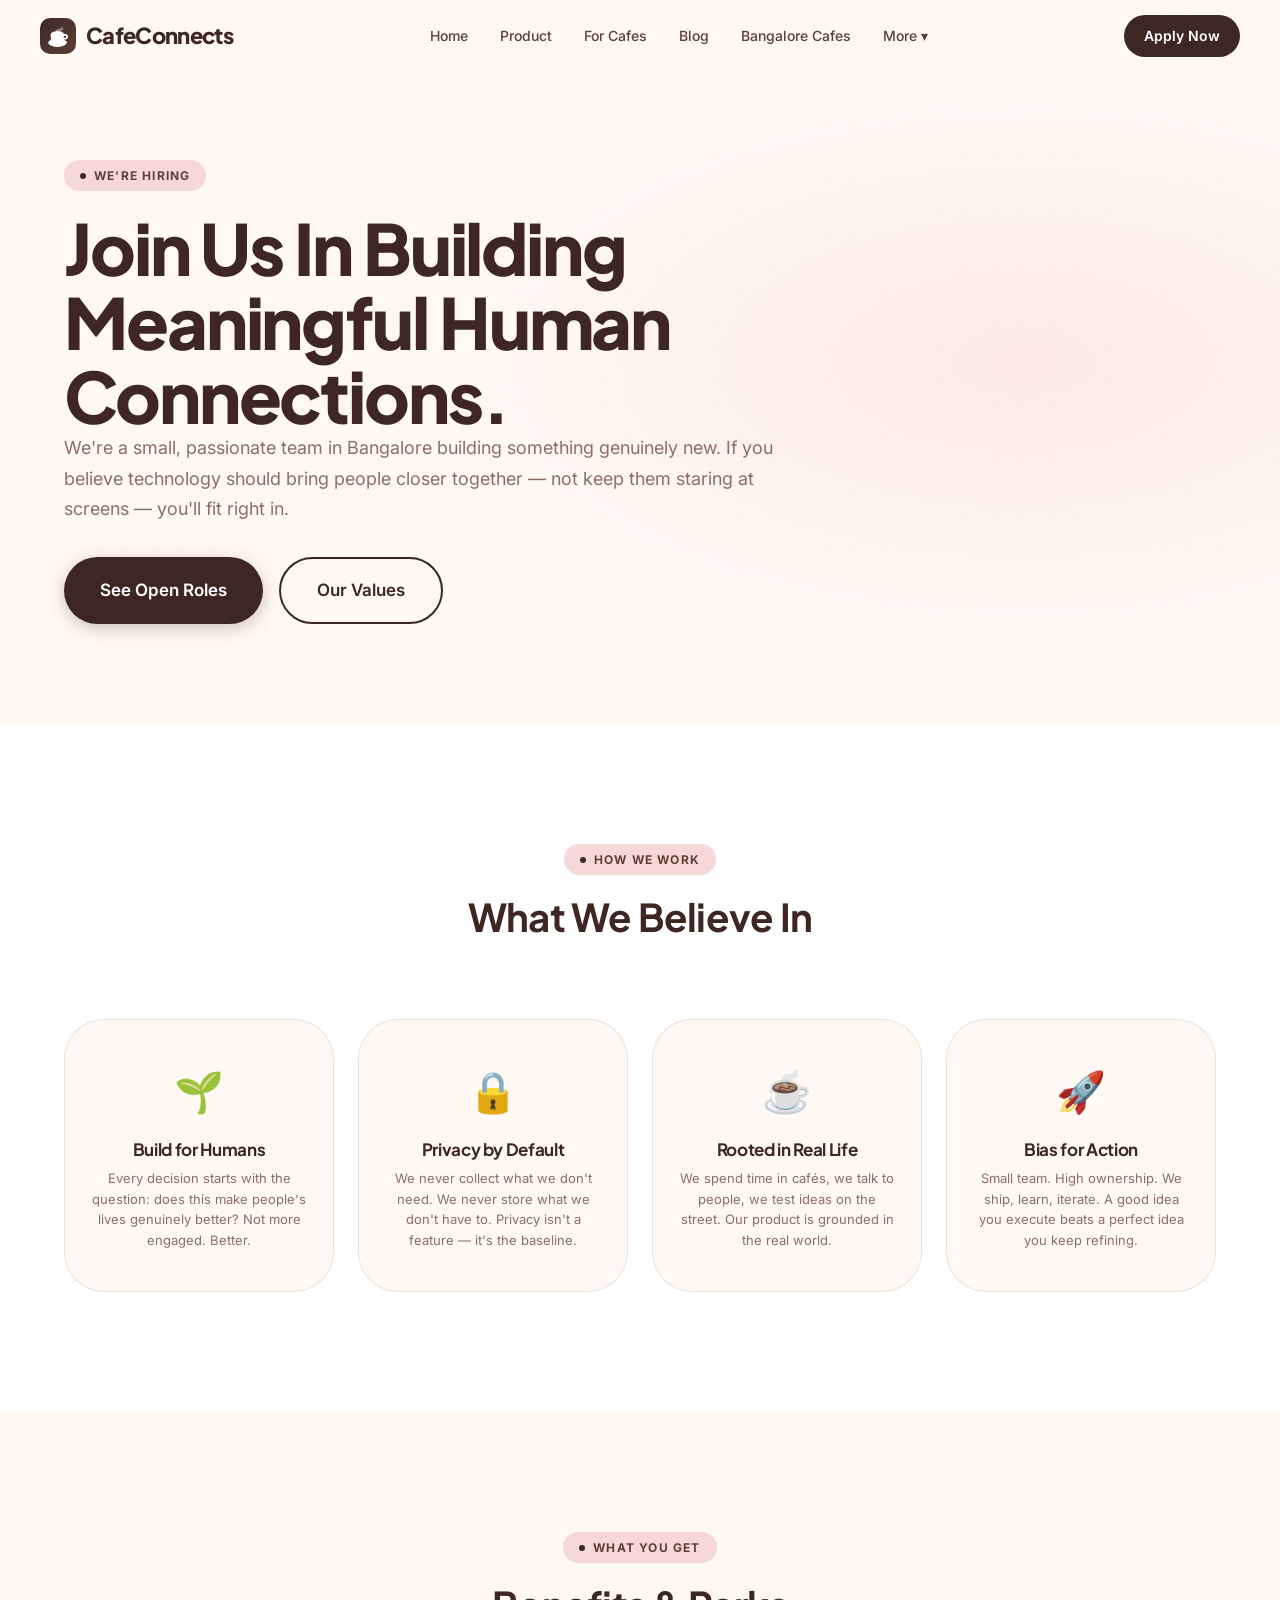
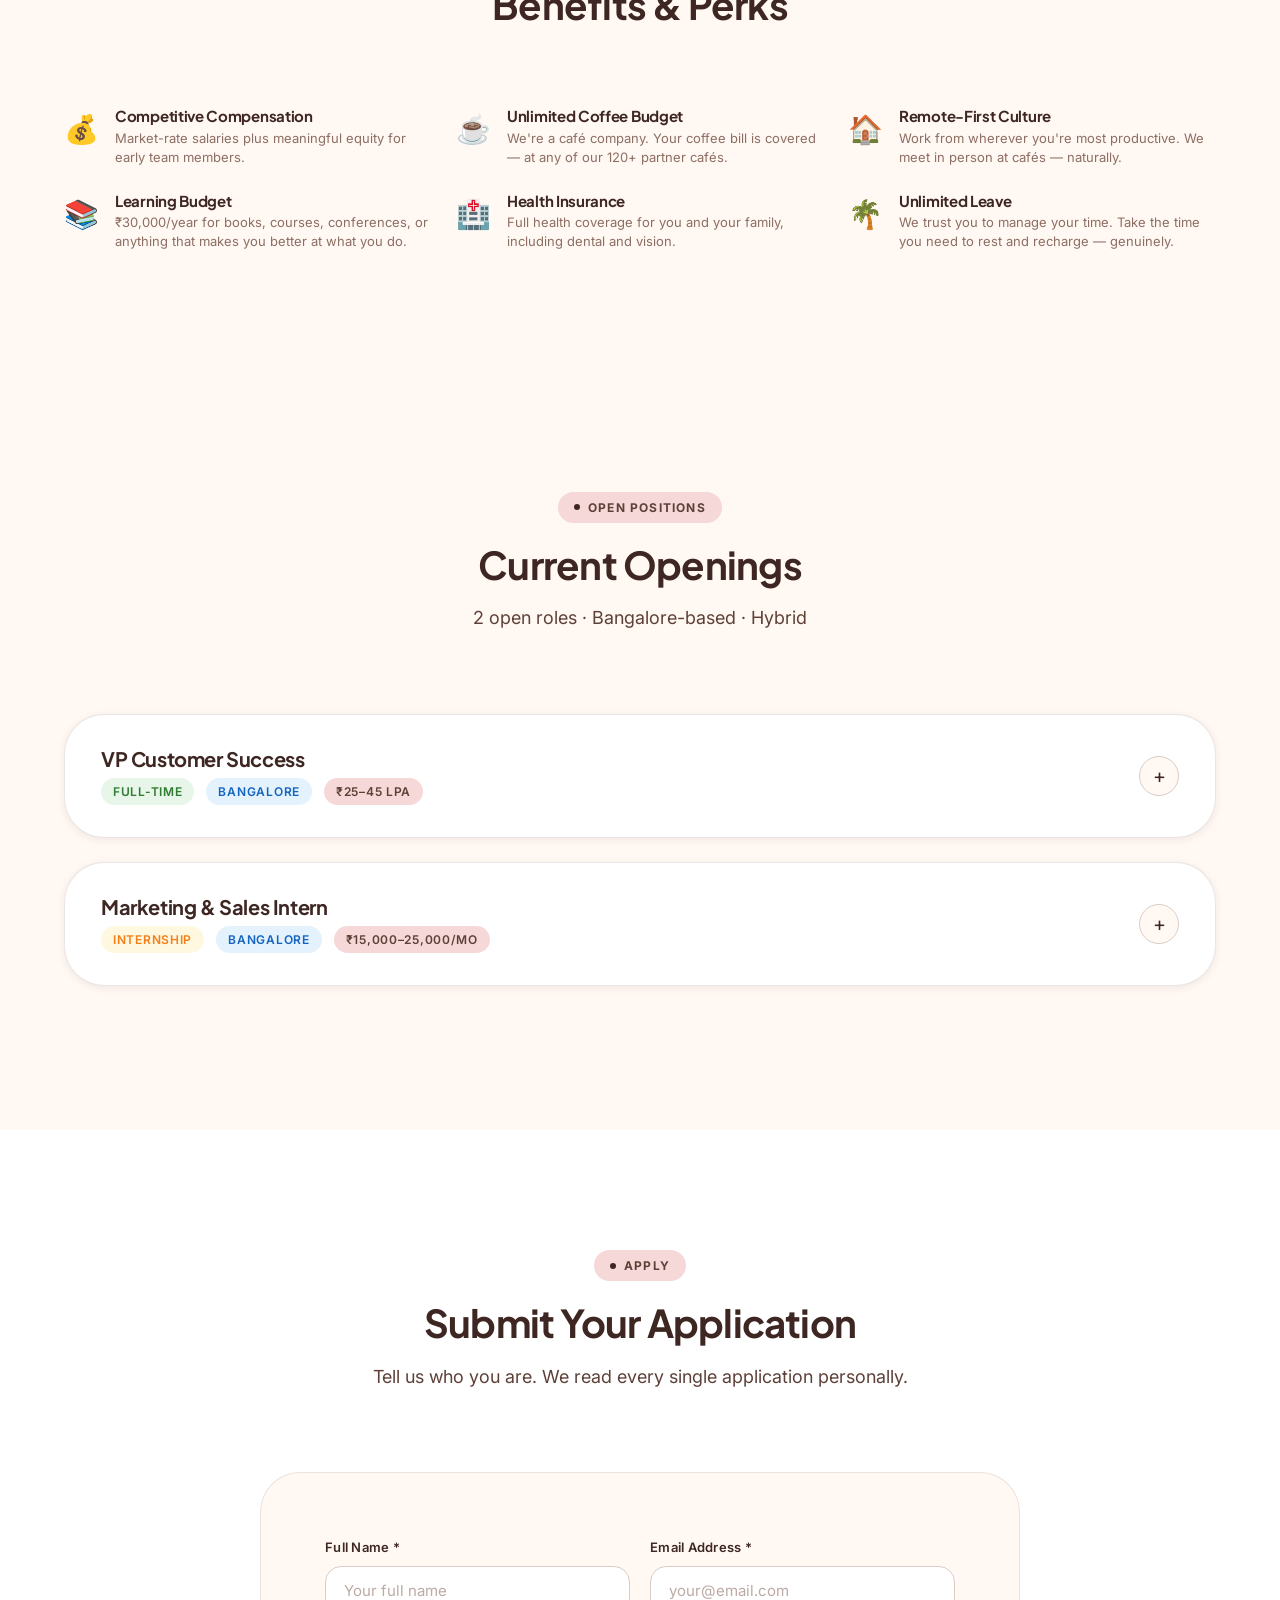
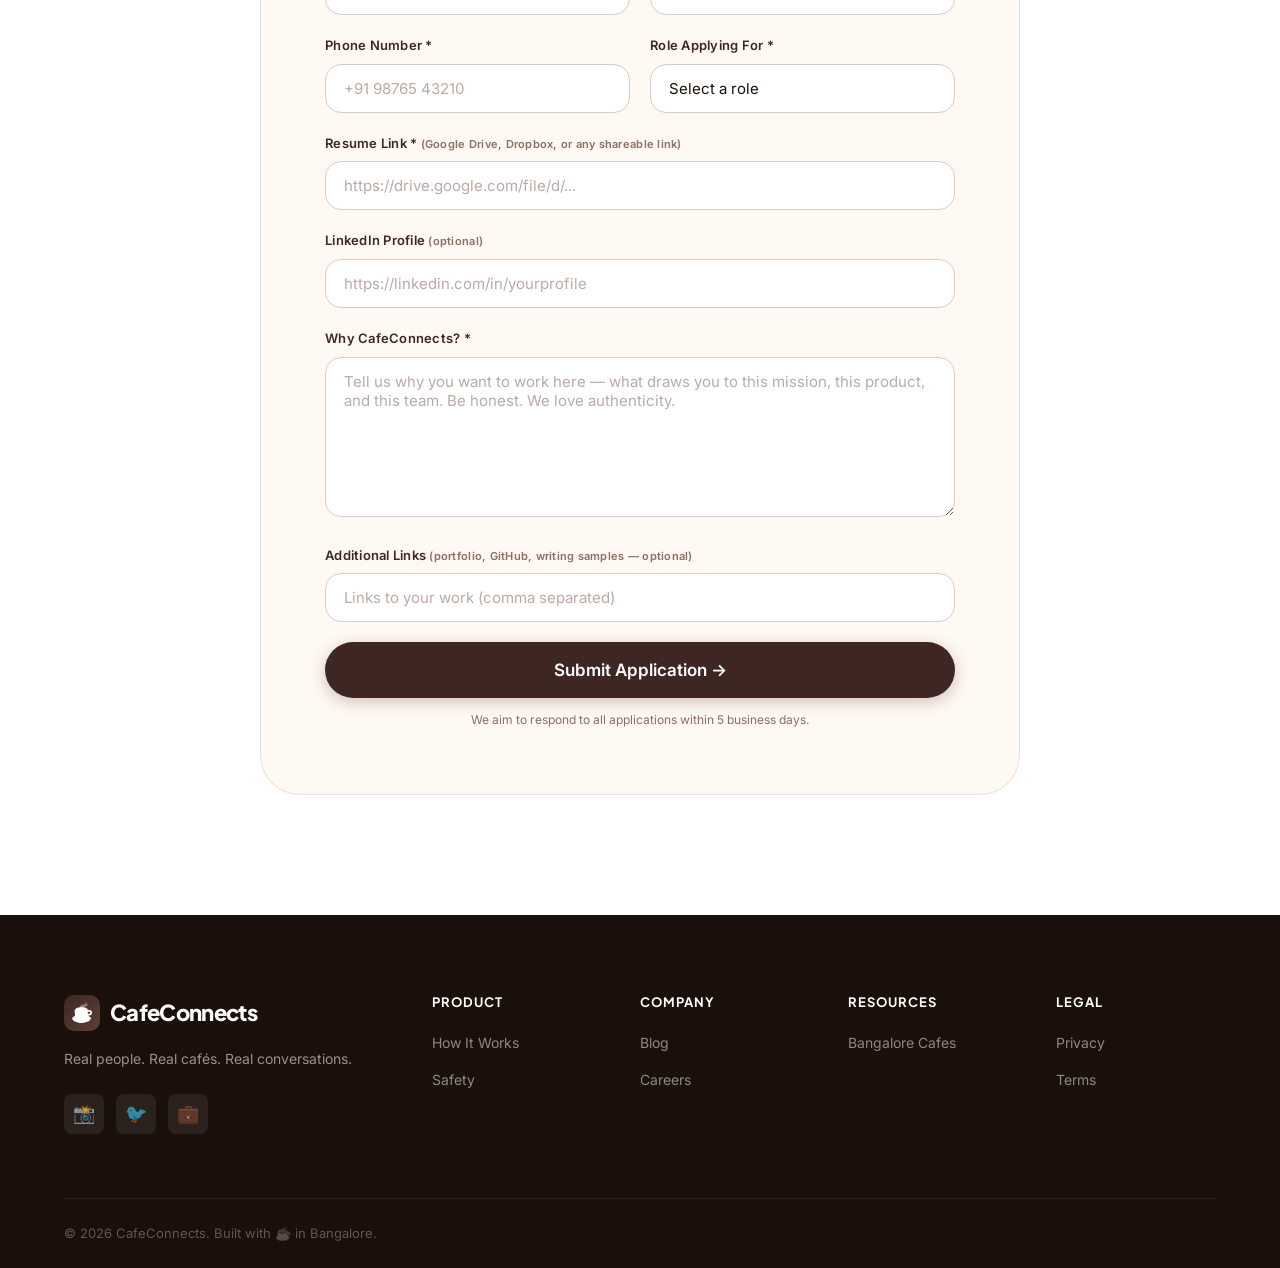
==== commit a3f89f2b: "fix: replace file upload with resume link (web3forms file upload is Pro-only)" ====
--- a/careers.html
+++ b/careers.html
@@ -295,7 +295,7 @@
         <p>Tell us who you are. We read every single application personally.</p>
       </div>
       <div class="apply-card reveal">
-        <form data-form="job-application" action="https://api.web3forms.com/submit" method="POST" enctype="multipart/form-data">
+        <form data-form="job-application" action="https://api.web3forms.com/submit" method="POST">
           <input type="hidden" name="access_key" value="f829e437-bf4c-4989-a103-a09cf7e86753" />
           <input type="hidden" name="subject" value="Job Application — CafeConnects" />
           <input type="hidden" name="from_name" value="CafeConnects Website" />
@@ -326,8 +326,8 @@
             </div>
           </div>
           <div class="form-group">
-            <label class="form-label">Upload Resume * <span style="font-size:11px;color:var(--text-muted)">(PDF or DOCX, max 5MB)</span></label>
-            <input type="file" name="resume" class="form-input" accept=".pdf,.doc,.docx" required style="padding:10px" />
+            <label class="form-label">Resume Link * <span style="font-size:11px;color:var(--text-muted)">(Google Drive, Dropbox, or any shareable link)</span></label>
+            <input type="url" name="resume_link" class="form-input" placeholder="https://drive.google.com/file/d/..." required />
           </div>
           <div class="form-group">
             <label class="form-label">LinkedIn Profile <span style="font-size:11px;color:var(--text-muted)">(optional)</span></label>
@@ -370,6 +370,27 @@
       document.querySelectorAll('.job-card').forEach(c => c.classList.remove('open'));
       if (!isOpen) card.classList.add('open');
     }
+
+    // Pre-select role when clicking "Apply for This Role" from a job card
+    document.addEventListener('DOMContentLoaded', () => {
+      document.querySelectorAll('a[href="#apply"]').forEach(btn => {
+        btn.addEventListener('click', () => {
+          const card = btn.closest('.job-card');
+          if (!card) return;
+          const titleEl = card.querySelector('.job-title');
+          if (!titleEl) return;
+          const roleText = titleEl.textContent.trim();
+          const select = document.querySelector('select[name="role"]');
+          if (!select) return;
+          for (const opt of select.options) {
+            if (opt.value && roleText.includes(opt.value.split('—')[0].trim())) {
+              select.value = opt.value;
+              break;
+            }
+          }
+        });
+      });
+    });
   </script>
 </body>
 </html>
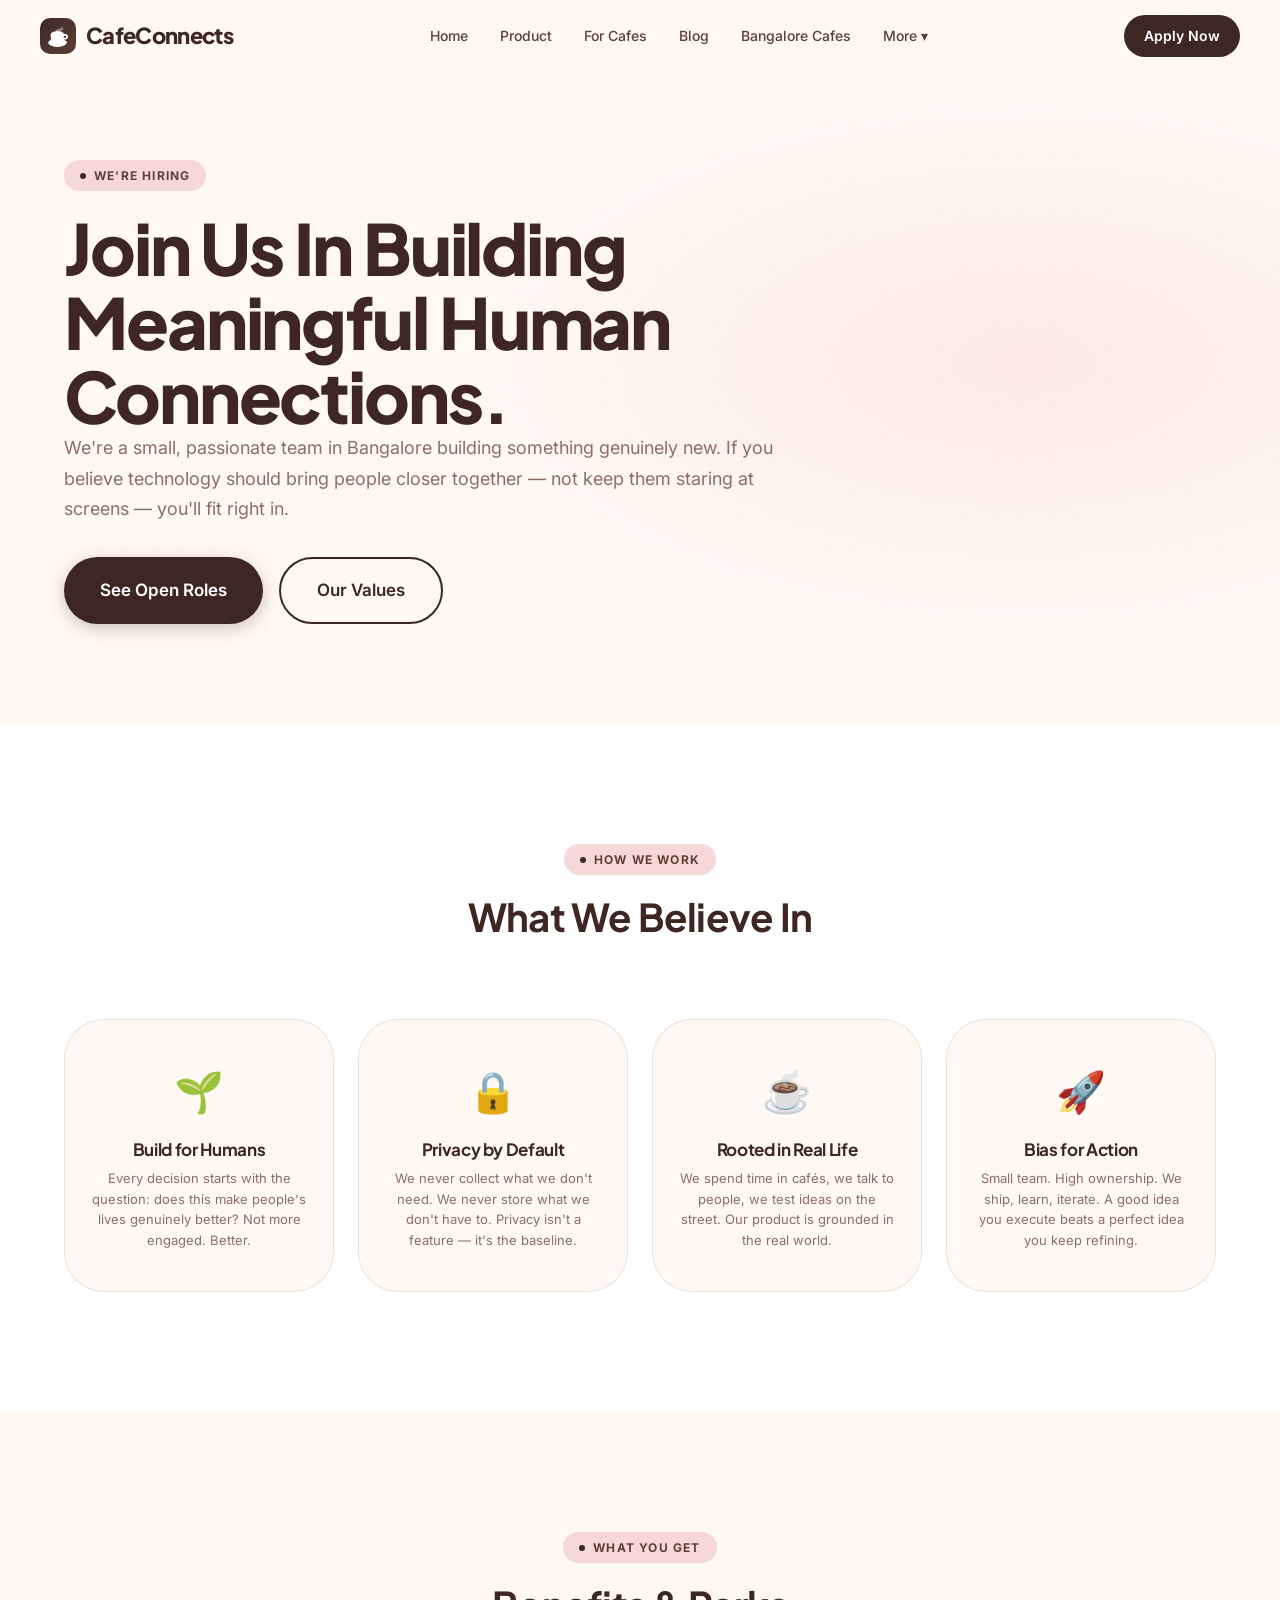
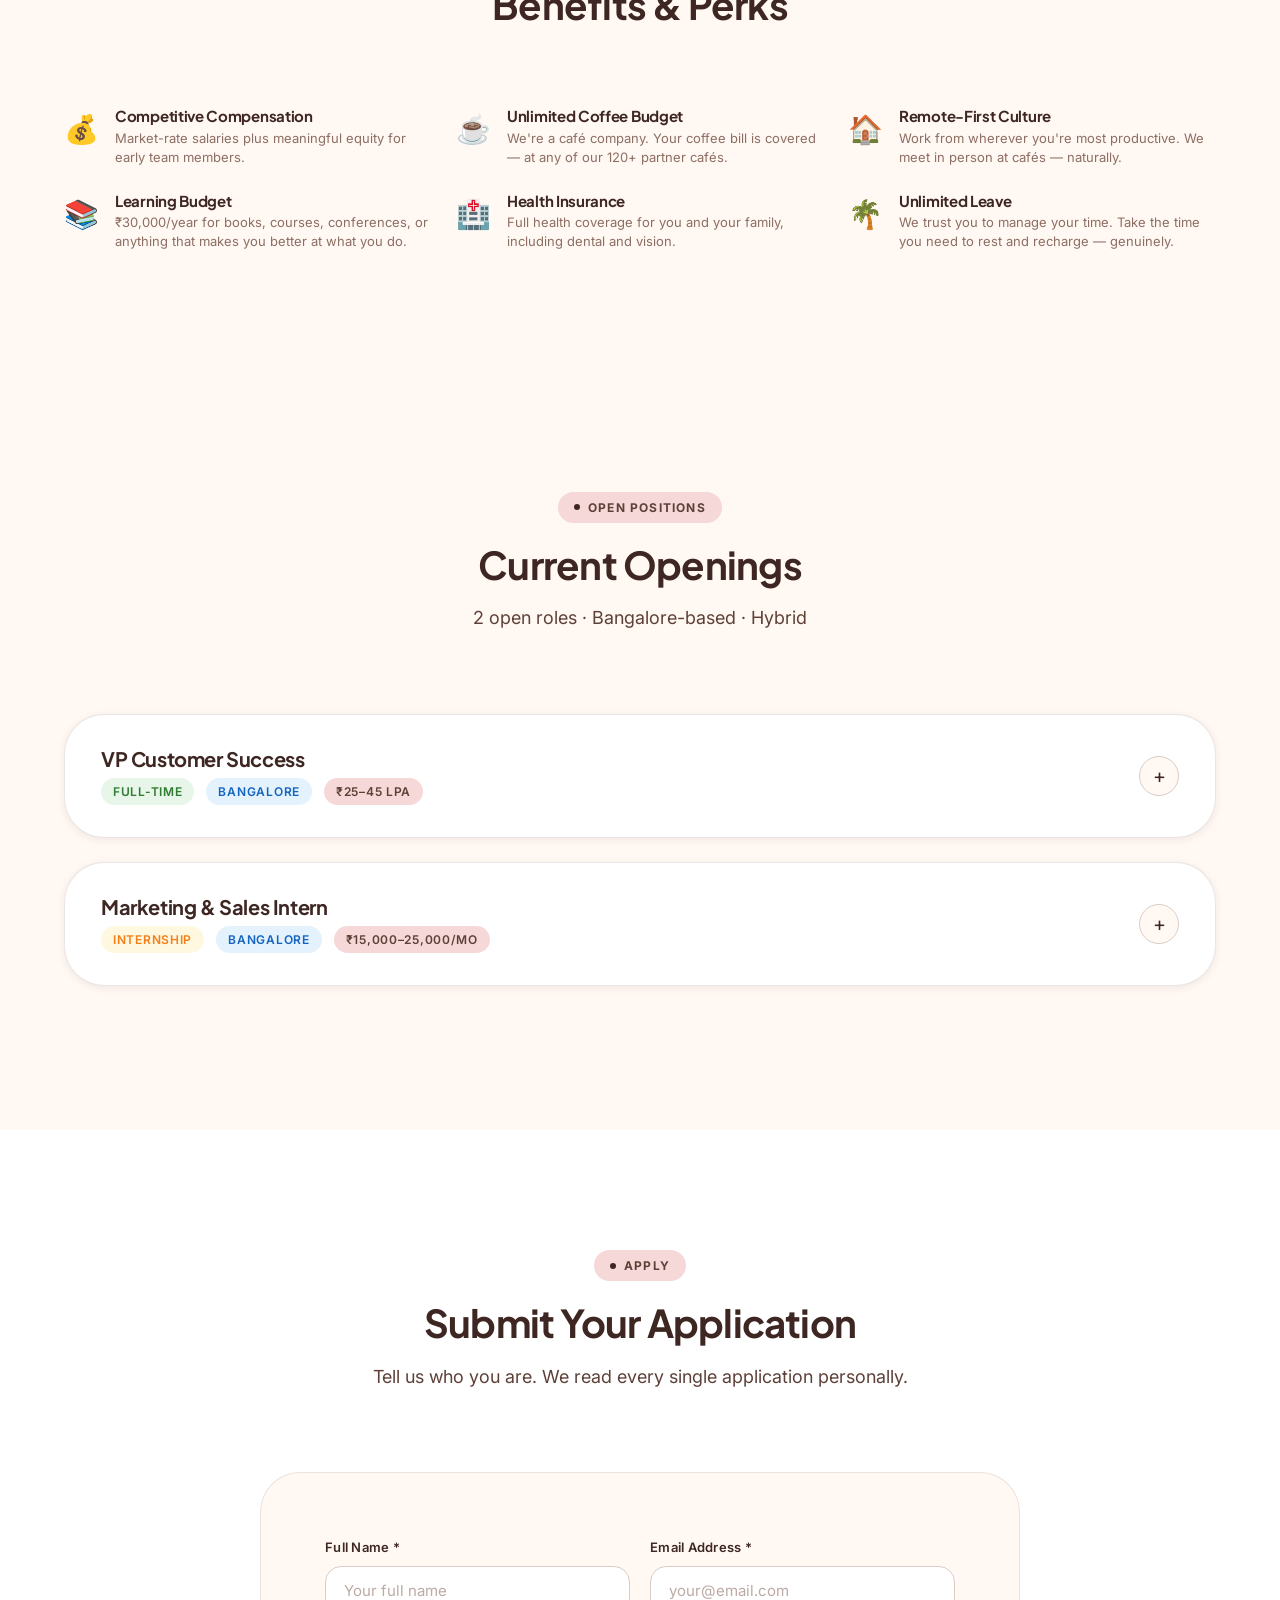
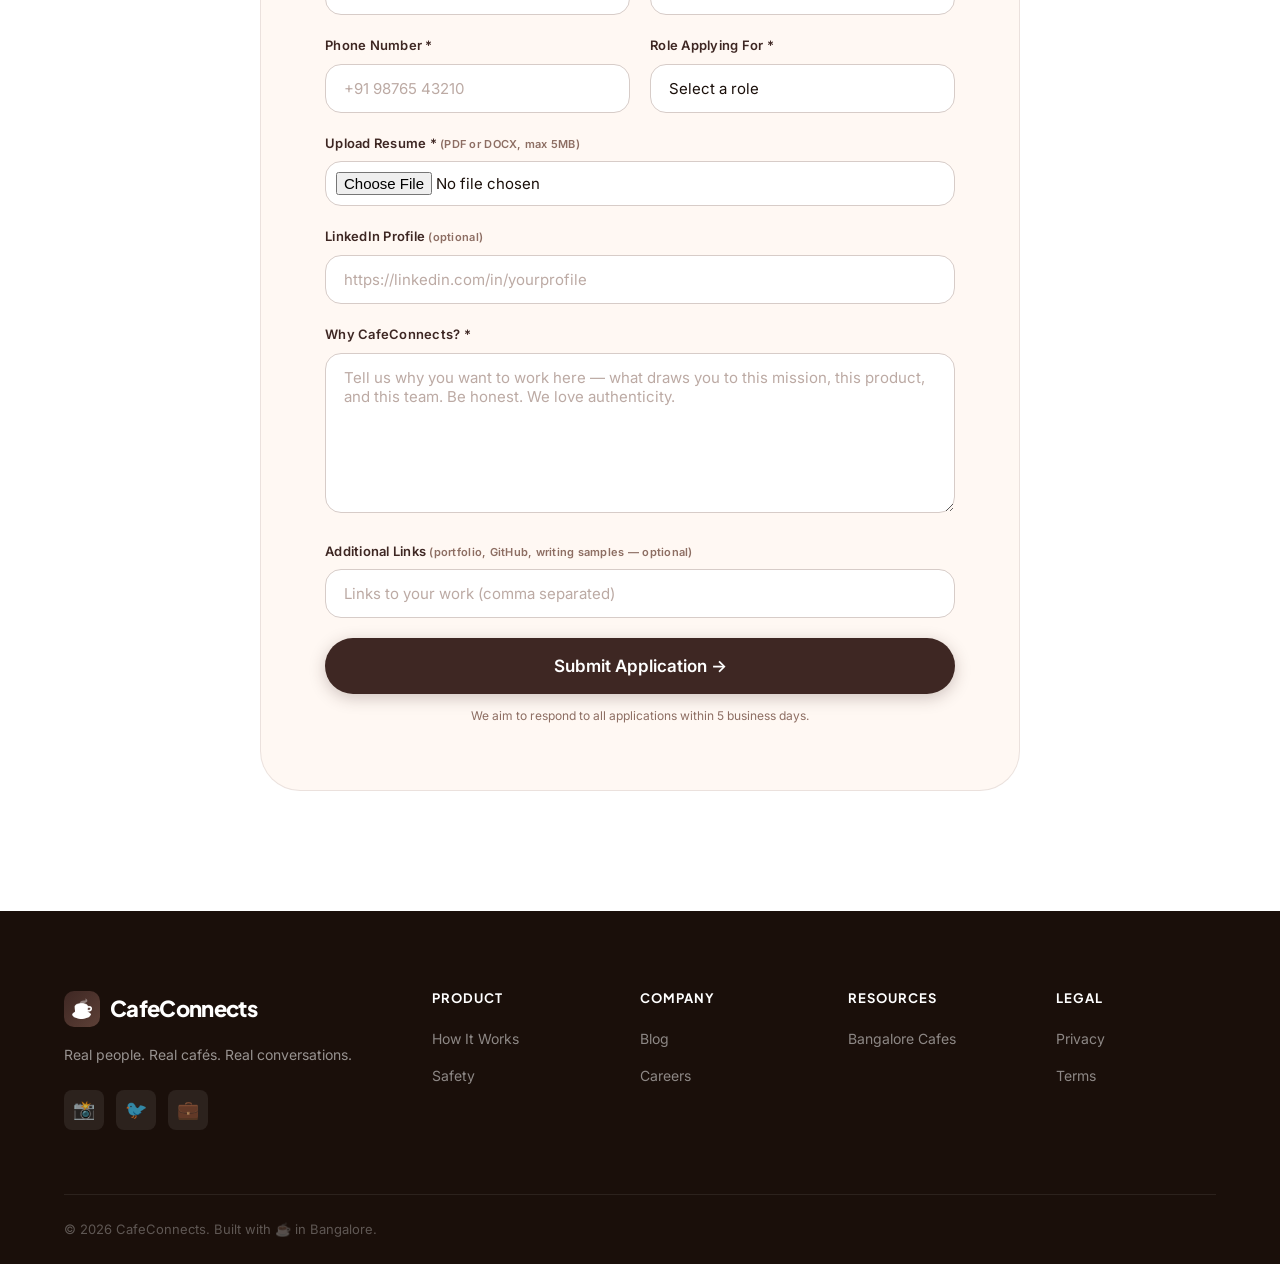
==== commit 2c86a6d3: "revert: restore resume file upload field" ====
--- a/careers.html
+++ b/careers.html
@@ -295,7 +295,7 @@
         <p>Tell us who you are. We read every single application personally.</p>
       </div>
       <div class="apply-card reveal">
-        <form data-form="job-application" action="https://api.web3forms.com/submit" method="POST">
+        <form data-form="job-application" action="https://api.web3forms.com/submit" method="POST" enctype="multipart/form-data">
           <input type="hidden" name="access_key" value="f829e437-bf4c-4989-a103-a09cf7e86753" />
           <input type="hidden" name="subject" value="Job Application — CafeConnects" />
           <input type="hidden" name="from_name" value="CafeConnects Website" />
@@ -326,8 +326,8 @@
             </div>
           </div>
           <div class="form-group">
-            <label class="form-label">Resume Link * <span style="font-size:11px;color:var(--text-muted)">(Google Drive, Dropbox, or any shareable link)</span></label>
-            <input type="url" name="resume_link" class="form-input" placeholder="https://drive.google.com/file/d/..." required />
+            <label class="form-label">Upload Resume * <span style="font-size:11px;color:var(--text-muted)">(PDF or DOCX, max 5MB)</span></label>
+            <input type="file" name="resume" class="form-input" accept=".pdf,.doc,.docx" required style="padding:10px" />
           </div>
           <div class="form-group">
             <label class="form-label">LinkedIn Profile <span style="font-size:11px;color:var(--text-muted)">(optional)</span></label>
